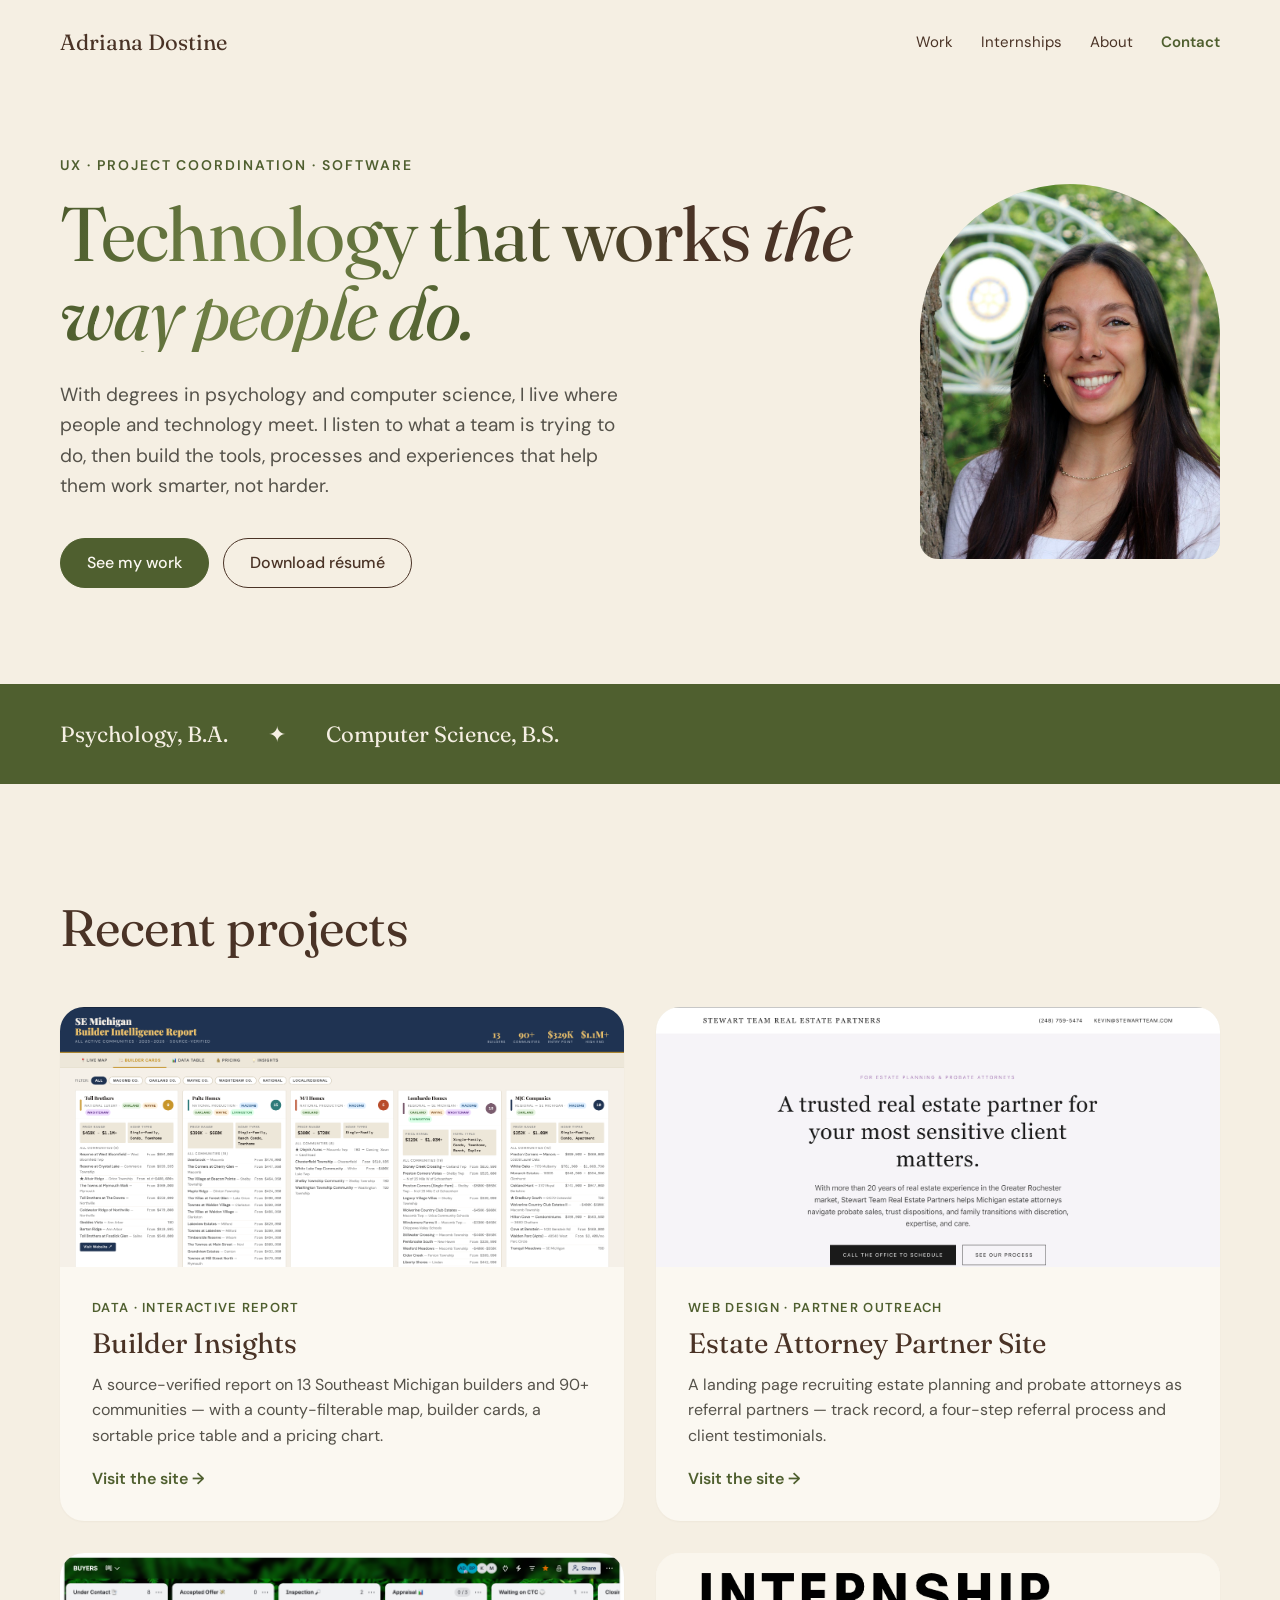
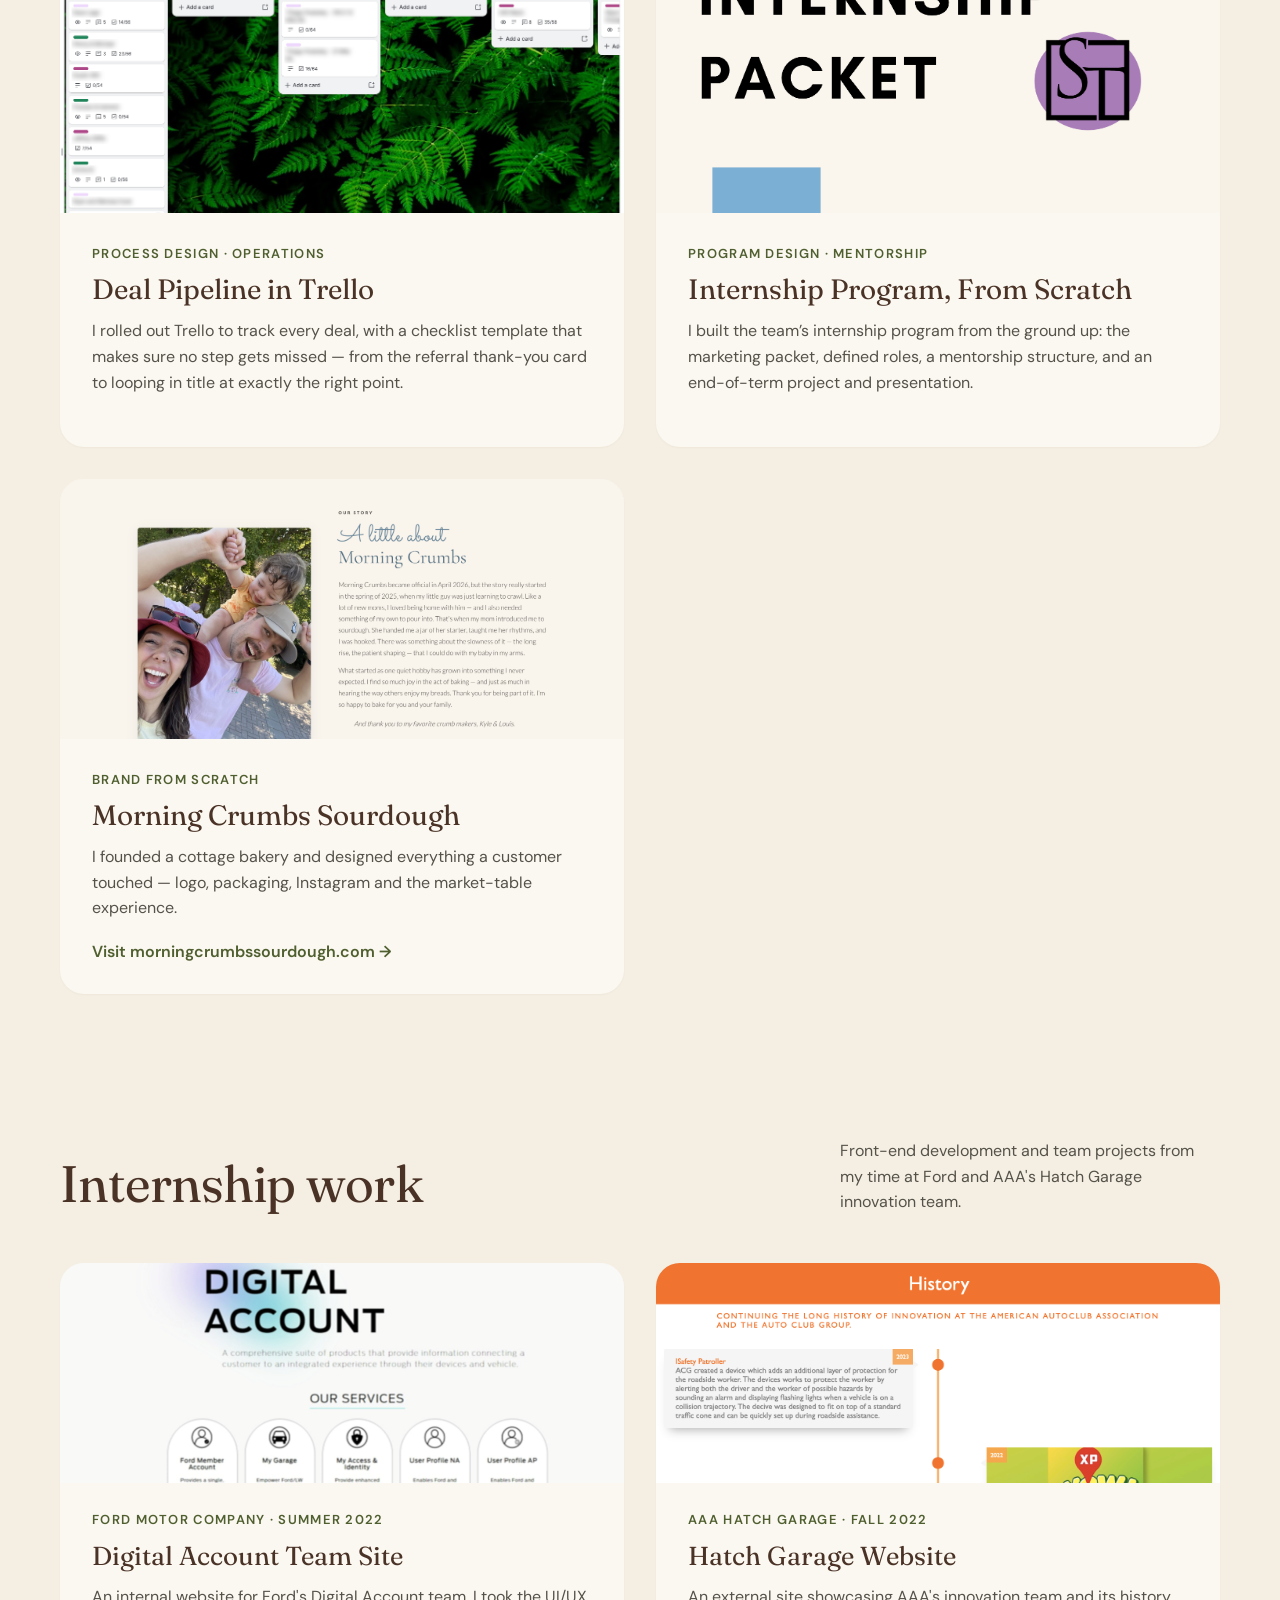
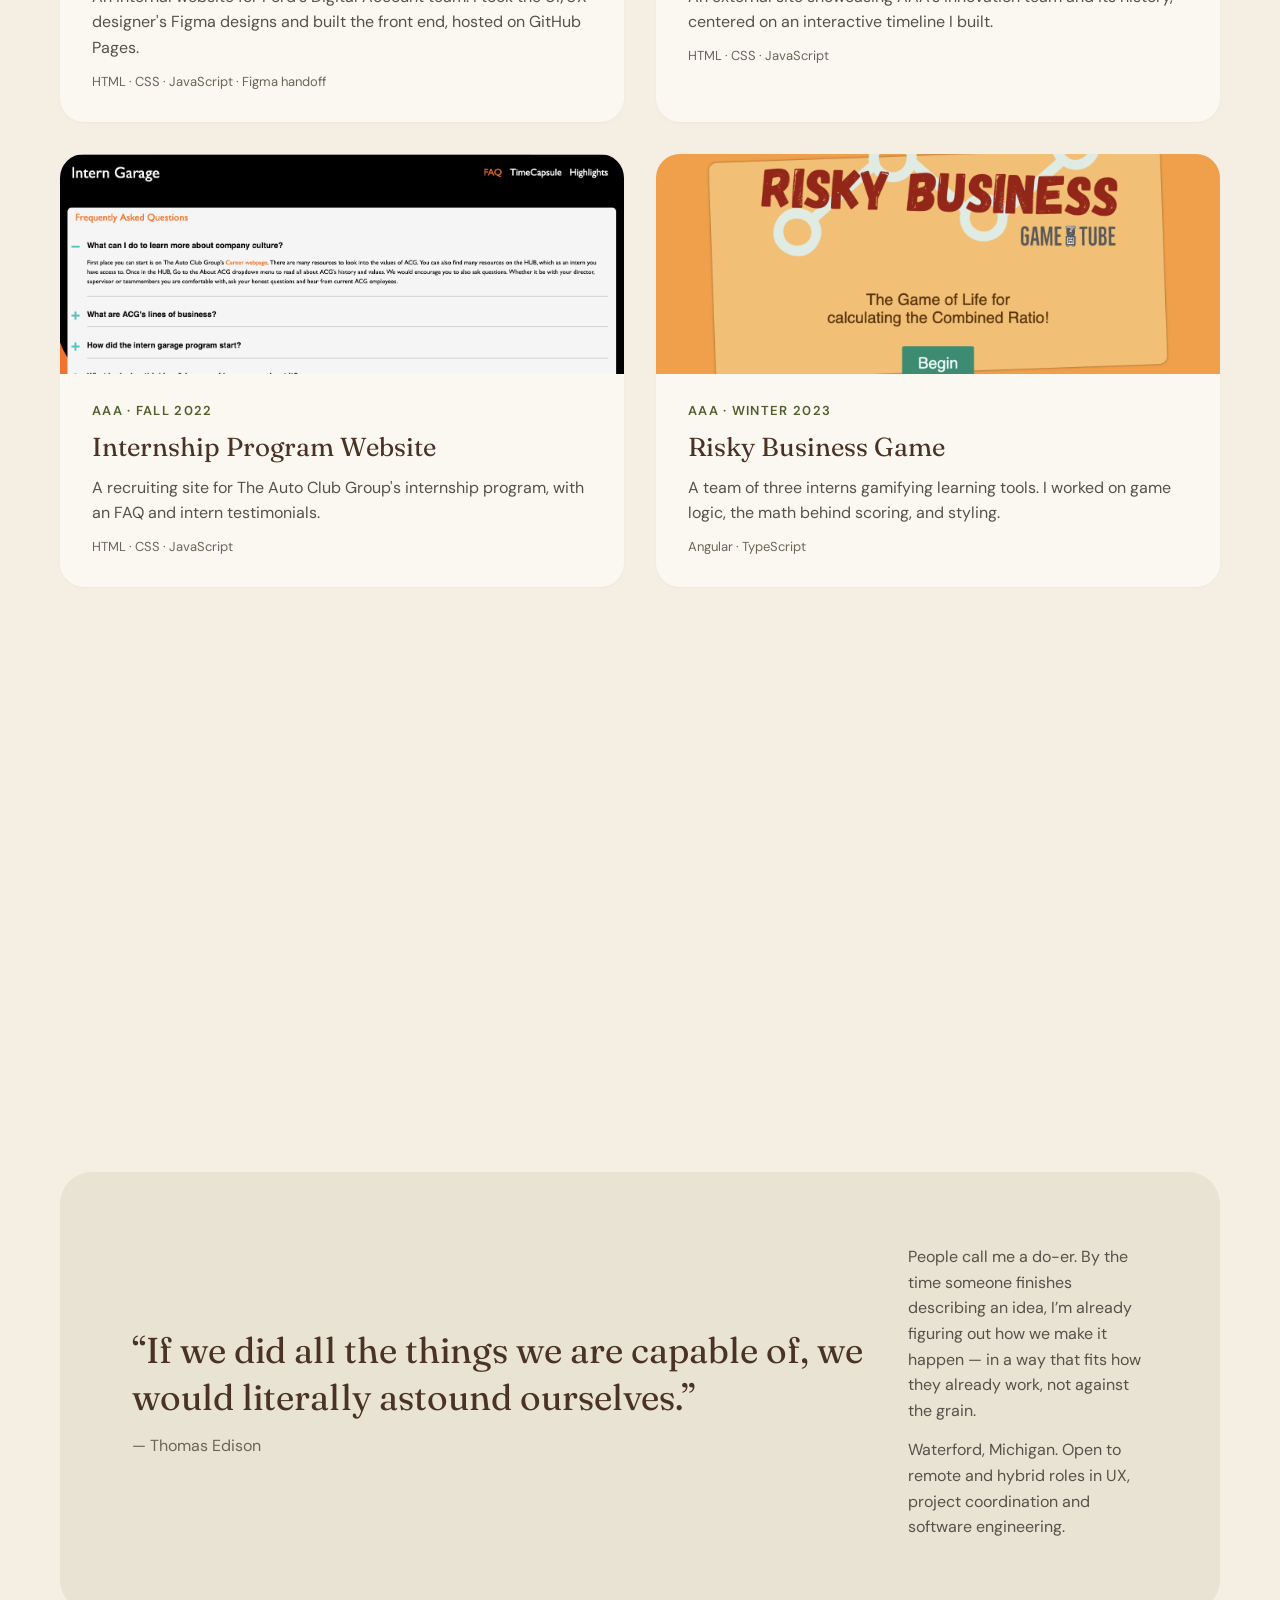
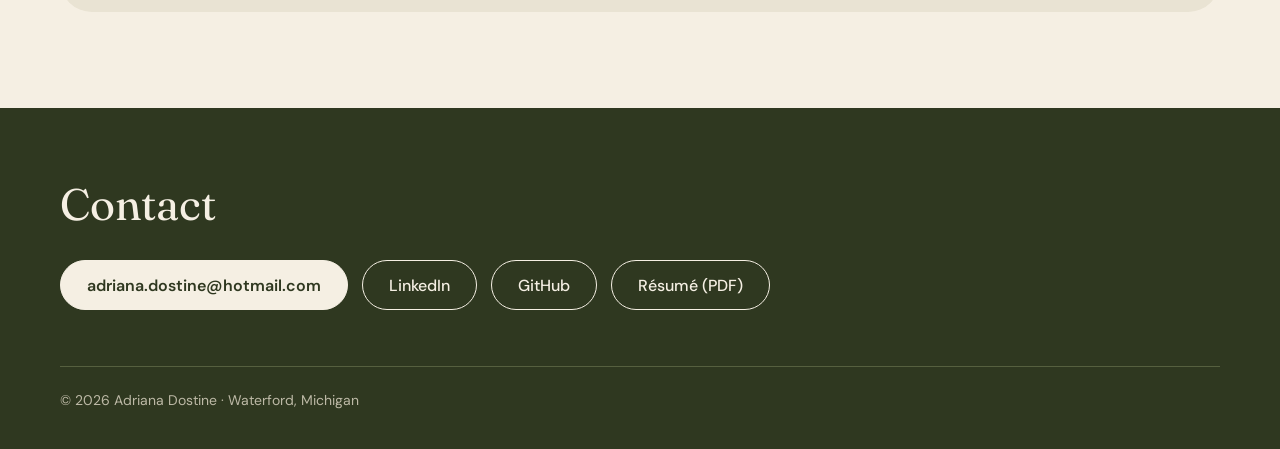
==== index.html @ cd240377 "Add mouse-following headline gradient, scroll fade-ins and looping project video Co-Authored-By: Cla" ====
<!doctype html>
<html lang="en">
<head>
<meta charset="utf-8">
<meta name="viewport" content="width=device-width, initial-scale=1">
<title>Adriana Dostine — Portfolio</title>
<meta name="description" content="Adriana Dostine — UX, project coordination and software. Psychology + computer science, building technology that works the way people do.">
<link rel="preconnect" href="https://fonts.googleapis.com">
<link rel="stylesheet" href="https://fonts.googleapis.com/css2?family=Fraunces:ital,opsz,wght@0,9..144,400;0,9..144,500;1,9..144,400&amp;family=DM+Sans:wght@400;500;600&amp;display=swap">
<style>
body{margin:0;background:#F5EFE3}
a{color:#3F4E26}a:hover{color:#2C3819}
</style>
<style>html{scroll-behavior:smooth}img,video{max-width:100%}</style>
<style>
.nav-link{position:relative;transition:color .2s ease}
.nav-link::after{content:"";position:absolute;left:0;right:0;bottom:-6px;height:2px;border-radius:2px;background:#4F5F2F;transform:scaleX(0);transform-origin:left;transition:transform .25s ease}
.nav-link:hover,.nav-link:focus-visible{color:#4F5F2F !important}
.nav-link:hover::after,.nav-link:focus-visible::after{transform:scaleX(1)}
.nav-link:focus-visible{outline:none}
@media (prefers-reduced-motion: reduce){.nav-link,.nav-link::after{transition:none}}
</style>
<style>
.pill{border:1.5px solid transparent;transition:background-color .2s ease,color .2s ease,border-color .2s ease}
.btn-moss{border-color:#4F5F2F}
.btn-moss:hover,.btn-moss:focus-visible{background:transparent !important;color:#4F5F2F !important}
.btn-brown-outline:hover,.btn-brown-outline:focus-visible{background:#4A3326 !important;color:#F5EFE3 !important}
.btn-cream{border-color:#F5EFE3}
.btn-cream:hover,.btn-cream:focus-visible{background:transparent !important;color:#F5EFE3 !important}
.btn-cream-outline:hover,.btn-cream-outline:focus-visible{background:#F5EFE3 !important;color:#2F3820 !important}
@media (prefers-reduced-motion: reduce){.pill{transition:none}}
</style>
<style>
.card{transition:transform .25s ease,box-shadow .25s ease;box-shadow:0 1px 2px rgba(74,51,38,.04)}
.card:hover,.card:focus-within{transform:translateY(-6px);box-shadow:0 18px 36px -12px rgba(74,51,38,.22),0 4px 10px rgba(74,51,38,.06)}
@media (prefers-reduced-motion: reduce){.card{transition:box-shadow .2s ease}.card:hover,.card:focus-within{transform:none}}
</style>
<style>
.hero-title{background:radial-gradient(circle at var(--mx,25%) var(--my,60%),#7C8C4E 0%,#4F5F2F 32%,#4A3326 72%);-webkit-background-clip:text;background-clip:text;color:transparent;-webkit-text-fill-color:transparent}
.hero-title em{color:inherit}
.js .reveal{opacity:0;translate:0 18px;transition:opacity .7s ease,translate .7s ease}
.js .reveal.is-visible{opacity:1;translate:0 0}
.js .card.reveal{transition:opacity .7s ease,translate .7s ease,transform .25s ease,box-shadow .25s ease}
@media (prefers-reduced-motion: reduce){.js .reveal{opacity:1;translate:none;transition:none}}
</style>
<script>document.documentElement.classList.add('js')</script>
</head>
<body>
<div style="background: #F5EFE3; color: #4A3326; font-family: 'DM Sans', system-ui, sans-serif; min-height: 100vh">

<header style="max-width: 1160px; margin: 0 auto; padding: 28px 24px; display: flex; flex-wrap: wrap; gap: 16px; align-items: center; justify-content: space-between">
<a class="nav-link" href="#top" style="font-family: 'Fraunces', Georgia, serif; font-size: 22px; text-decoration: none; color: #4A3326">Adriana Dostine</a>
<nav aria-label="Main" style="display: flex; flex-wrap: wrap; gap: 28px; font-size: 15px">
<a class="nav-link" href="#work" style="text-decoration: none; color: #4A3326">Work</a>
<a class="nav-link" href="#internships" style="text-decoration: none; color: #4A3326">Internships</a>
<a class="nav-link" href="#about" style="text-decoration: none; color: #4A3326">About</a>
<a class="nav-link" href="#contact" style="text-decoration: none; color: #4F5F2F; font-weight: 600">Contact</a>
</nav>
</header>

<section id="top" style="max-width: 1160px; margin: 0 auto; padding: 72px 24px 96px; display: flex; flex-wrap: wrap; gap: 56px; align-items: center">
<div style="flex: 999 1 520px; min-width: 0">
<p style="margin: 0 0 20px; font-size: 14px; letter-spacing: 0.14em; text-transform: uppercase; color: #4F5F2F; font-weight: 600">UX · Project Coordination · Software</p>
<h1 class="hero-title" style="margin: 0; font-family: 'Fraunces', Georgia, serif; font-weight: 400; font-size: clamp(44px, 6vw, 76px); line-height: 1.04; letter-spacing: -0.02em">Technology that works <em>the way people do.</em></h1>
<p style="margin: 28px 0 0; max-width: 560px; font-size: 19px; line-height: 1.6; color: #55524A">With degrees in psychology and computer science, I live where people and technology meet. I listen to what a team is trying to do, then build the tools, processes and experiences that help them work smarter, not harder.</p>
<div style="margin-top: 36px; display: flex; flex-wrap: wrap; gap: 14px">
<a class="pill btn-moss" href="#work" style="display: inline-flex; align-items: center; min-height: 48px; padding: 0 26px; border-radius: 999px; background: #4F5F2F; color: #FBF8F1; text-decoration: none; font-weight: 500">See my work</a>
<a class="pill btn-brown-outline" href="assets/Adriana_Dostine_Resume.pdf" target="_blank" rel="noopener" style="display: inline-flex; align-items: center; min-height: 48px; padding: 0 26px; border-radius: 999px; border: 1.5px solid #4A3326; color: #4A3326; text-decoration: none; font-weight: 500">Download résumé</a>
</div>
</div>
<div style="flex: 1 1 300px; min-width: 0; display: flex; justify-content: center">
<div style="width: 100%; max-width: 360px; aspect-ratio: 4 / 5; border-radius: 200px 200px 24px 24px; overflow: hidden; background: #DCE0C8"><img src="assets/adriana.jpg" alt="Adriana Dostine smiling outdoors beside a tree" style="width: 100%; height: 100%; object-fit: cover; object-position: center 22%; transform: scale(1.55); transform-origin: 54% 24%; display: block"></div>
</div>
</section>

<section style="background: #4F5F2F; color: #F5EFE3">
<div style="max-width: 1160px; margin: 0 auto; padding: 36px 24px; display: flex; flex-wrap: wrap; gap: 16px 40px; justify-content: flex-start; align-items: center; font-family: 'Fraunces', Georgia, serif; font-size: 22px">
<span>Psychology, B.A.</span>
<span aria-hidden="true">✦</span>
<span>Computer Science, B.S.</span>
</div>
</section>

<section id="work" style="max-width: 1160px; margin: 0 auto; padding: 112px 24px 48px">
<div style="display: flex; flex-wrap: wrap; gap: 16px; align-items: flex-end; justify-content: space-between; margin-bottom: 48px">
<h2 class="reveal" style="margin: 0; font-family: 'Fraunces', Georgia, serif; font-weight: 400; font-size: clamp(36px, 4vw, 52px); letter-spacing: -0.01em">Recent projects</h2>
</div>

<div style="display: grid; grid-template-columns: repeat(auto-fit, minmax(min(100%, 460px), 1fr)); gap: 32px">

<article class="card reveal" style="background: #FBF8F1; border-radius: 24px; overflow: hidden">
<img src="assets/builder-insights.png" alt="SE Michigan Builder Intelligence Report showing builder cards with price ranges and communities" style="width: 100%; height: 260px; object-fit: cover; object-position: top left; display: block; background: #E9E3D3">
<div style="padding: 32px">
<p style="margin: 0 0 10px; font-size: 13px; letter-spacing: 0.1em; text-transform: uppercase; color: #4F5F2F; font-weight: 600">Data · Interactive report</p>
<h3 style="margin: 0 0 12px; font-family: 'Fraunces', Georgia, serif; font-weight: 400; font-size: 28px; color: #4A3326">Builder Insights</h3>
<p style="margin: 0 0 20px; color: #55524A; line-height: 1.6">A source-verified report on 13 Southeast Michigan builders and 90+ communities — with a county-filterable map, builder cards, a sortable price table and a pricing chart.</p>
<div style="display: flex; flex-wrap: wrap; gap: 20px"><a href="https://builderinsights.stewartteam.com/" target="_blank" rel="noopener" style="font-weight: 600; text-decoration: none; color: #4F5F2F">Visit the site →</a></div>
</div>
</article>

<article class="card reveal" style="background: #FBF8F1; border-radius: 24px; overflow: hidden">
<img src="assets/estate-attorney.png" alt="Estate attorney partner landing page hero: A trusted real estate partner for your most sensitive client matters" style="width: 100%; height: 260px; object-fit: cover; object-position: center top; display: block; background: #E9E3D3">
<div style="padding: 32px">
<p style="margin: 0 0 10px; font-size: 13px; letter-spacing: 0.1em; text-transform: uppercase; color: #4F5F2F; font-weight: 600">Web design · Partner outreach</p>
<h3 style="margin: 0 0 12px; font-family: 'Fraunces', Georgia, serif; font-weight: 400; font-size: 28px; color: #4A3326">Estate Attorney Partner Site</h3>
<p style="margin: 0 0 20px; color: #55524A; line-height: 1.6">A landing page recruiting estate planning and probate attorneys as referral partners — track record, a four-step referral process and client testimonials.</p>
<div style="display: flex; flex-wrap: wrap; gap: 20px"><a href="https://estateattorney.stewartteam.com/" target="_blank" rel="noopener" style="font-weight: 600; text-decoration: none; color: #4F5F2F">Visit the site →</a></div>
</div>
</article>

<article class="card reveal" style="background: #FBF8F1; border-radius: 24px; overflow: hidden">
<img src="assets/trello-pipeline.png" alt="Trello buyer pipeline board with columns from Under Contract through Closing, client names blurred" style="width: 100%; height: 260px; object-fit: cover; object-position: left top; display: block; background: #E9E3D3">
<div style="padding: 32px">
<p style="margin: 0 0 10px; font-size: 13px; letter-spacing: 0.1em; text-transform: uppercase; color: #4F5F2F; font-weight: 600">Process design · Operations</p>
<h3 style="margin: 0 0 12px; font-family: 'Fraunces', Georgia, serif; font-weight: 400; font-size: 28px; color: #4A3326">Deal Pipeline in Trello</h3>
<p style="margin: 0 0 20px; color: #55524A; line-height: 1.6">I rolled out Trello to track every deal, with a checklist template that makes sure no step gets missed — from the referral thank-you card to looping in title at exactly the right point.</p>
</div>
</article>

<article class="card reveal" style="background: #FBF8F1; border-radius: 24px; overflow: hidden">
<img src="assets/internship-packet.png" alt="Cover of the Stewart Team Summer 2025 Internship Packet" style="width: 100%; height: 260px; object-fit: cover; object-position: center 38%; display: block; background: #F9F5EE">
<div style="padding: 32px">
<p style="margin: 0 0 10px; font-size: 13px; letter-spacing: 0.1em; text-transform: uppercase; color: #4F5F2F; font-weight: 600">Program design · Mentorship</p>
<h3 style="margin: 0 0 12px; font-family: 'Fraunces', Georgia, serif; font-weight: 400; font-size: 28px; color: #4A3326">Internship Program, From Scratch</h3>
<p style="margin: 0 0 20px; color: #55524A; line-height: 1.6">I built the team’s internship program from the ground up: the marketing packet, defined roles, a mentorship structure, and an end-of-term project and presentation.</p>
</div>
</article>

<article class="card reveal" style="background: #FBF8F1; border-radius: 24px; overflow: hidden">
<img src="assets/morning-crumbs.png" alt="Morning Crumbs website About page with a family photo and the bakery story" style="width: 100%; height: 260px; object-fit: cover; object-position: center 30%; display: block; background: #F7F3EC">
<div style="padding: 32px">
<p style="margin: 0 0 10px; font-size: 13px; letter-spacing: 0.1em; text-transform: uppercase; color: #4F5F2F; font-weight: 600">Brand from scratch</p>
<h3 style="margin: 0 0 12px; font-family: 'Fraunces', Georgia, serif; font-weight: 400; font-size: 28px">Morning Crumbs Sourdough</h3>
<p style="margin: 0 0 20px; color: #55524A; line-height: 1.6">I founded a cottage bakery and designed everything a customer touched — logo, packaging, Instagram and the market-table experience.</p>
<div style="display: flex; flex-wrap: wrap; gap: 20px"><a href="https://www.morningcrumbssourdough.com/" target="_blank" rel="noopener" style="font-weight: 600; text-decoration: none; color: #4F5F2F">Visit morningcrumbssourdough.com →</a></div>
</div>
</article>

</div>
</section>

<section id="internships" style="max-width: 1160px; margin: 0 auto; padding: 96px 24px 48px">
<div style="display: flex; flex-wrap: wrap; gap: 16px; align-items: flex-end; justify-content: space-between; margin-bottom: 48px">
<h2 class="reveal" style="margin: 0; font-family: 'Fraunces', Georgia, serif; font-weight: 400; font-size: clamp(36px, 4vw, 52px); letter-spacing: -0.01em; color: #4A3326">Internship work</h2>
<p style="margin: 0; max-width: 380px; color: #55524A; line-height: 1.6">Front-end development and team projects from my time at Ford and AAA's Hatch Garage innovation team.</p>
</div>
<div style="display: grid; grid-template-columns: repeat(auto-fit, minmax(min(100%, 460px), 1fr)); gap: 32px">
<article class="card reveal" style="background: #FBF8F1; border-radius: 24px; overflow: hidden; display: flex; flex-direction: column">
<video src="assets/ford-demo.mp4" poster="assets/ford-digital-account.png" class="card-video" muted loop playsinline preload="metadata" aria-label="Demo recording of the Ford Digital Account site" style="width: 100%; height: 220px; object-fit: cover; display: block; background: #E9E3D3"></video>
<div style="padding: 28px 32px 32px; display: flex; flex-direction: column; gap: 12px; flex-grow: 1">
<p style="margin: 0; font-size: 13px; letter-spacing: 0.1em; text-transform: uppercase; color: #4F5F2F; font-weight: 600">Ford Motor Company · Summer 2022</p>
<h3 style="margin: 0; font-family: 'Fraunces', Georgia, serif; font-weight: 400; font-size: 26px; color: #4A3326">Digital Account Team Site</h3>
<p style="margin: 0; color: #55524A; line-height: 1.6">An internal website for Ford's Digital Account team. I took the UI/UX designer's Figma designs and built the front end, hosted on GitHub Pages.</p>
<p style="margin: 0; font-size: 13px; color: #6A6658">HTML · CSS · JavaScript · Figma handoff</p>
</div>
</article>
<article class="card reveal" style="background: #FBF8F1; border-radius: 24px; overflow: hidden; display: flex; flex-direction: column">
<img src="assets/hatch-timeline.png" alt="Hatch Garage interactive history timeline" style="width: 100%; height: 220px; object-fit: cover; object-position: top; display: block; background: #E9E3D3">
<div style="padding: 28px 32px 32px; display: flex; flex-direction: column; gap: 12px; flex-grow: 1">
<p style="margin: 0; font-size: 13px; letter-spacing: 0.1em; text-transform: uppercase; color: #4F5F2F; font-weight: 600">AAA Hatch Garage · Fall 2022</p>
<h3 style="margin: 0; font-family: 'Fraunces', Georgia, serif; font-weight: 400; font-size: 26px; color: #4A3326">Hatch Garage Website</h3>
<p style="margin: 0; color: #55524A; line-height: 1.6">An external site showcasing AAA's innovation team and its history, centered on an interactive timeline I built.</p>
<p style="margin: 0; font-size: 13px; color: #6A6658">HTML · CSS · JavaScript</p>
</div>
</article>
<article class="card reveal" style="background: #FBF8F1; border-radius: 24px; overflow: hidden; display: flex; flex-direction: column">
<img src="assets/intern-garage.png" alt="Intern Garage site FAQ page" style="width: 100%; height: 220px; object-fit: cover; object-position: top; display: block; background: #E9E3D3">
<div style="padding: 28px 32px 32px; display: flex; flex-direction: column; gap: 12px; flex-grow: 1">
<p style="margin: 0; font-size: 13px; letter-spacing: 0.1em; text-transform: uppercase; color: #4F5F2F; font-weight: 600">AAA · Fall 2022</p>
<h3 style="margin: 0; font-family: 'Fraunces', Georgia, serif; font-weight: 400; font-size: 26px; color: #4A3326">Internship Program Website</h3>
<p style="margin: 0; color: #55524A; line-height: 1.6">A recruiting site for The Auto Club Group's internship program, with an FAQ and intern testimonials.</p>
<p style="margin: 0; font-size: 13px; color: #6A6658">HTML · CSS · JavaScript</p>
</div>
</article>
<article class="card reveal" style="background: #FBF8F1; border-radius: 24px; overflow: hidden; display: flex; flex-direction: column">
<img src="assets/risky-business.png" alt="Risky Business game title screen" style="width: 100%; height: 220px; object-fit: cover; object-position: center; display: block; background: #E9E3D3">
<div style="padding: 28px 32px 32px; display: flex; flex-direction: column; gap: 12px; flex-grow: 1">
<p style="margin: 0; font-size: 13px; letter-spacing: 0.1em; text-transform: uppercase; color: #4F5F2F; font-weight: 600">AAA · Winter 2023</p>
<h3 style="margin: 0; font-family: 'Fraunces', Georgia, serif; font-weight: 400; font-size: 26px; color: #4A3326">Risky Business Game</h3>
<p style="margin: 0; color: #55524A; line-height: 1.6">A team of three interns gamifying learning tools. I worked on game logic, the math behind scoring, and styling.</p>
<p style="margin: 0; font-size: 13px; color: #6A6658">Angular · TypeScript</p>
</div>
</article>
</div>
</section>

<section aria-labelledby="school" style="max-width: 1160px; margin: 0 auto; padding: 48px 24px 32px">
<h2 class="reveal" id="school" style="margin: 0 0 32px; font-family: 'Fraunces', Georgia, serif; font-weight: 400; font-size: 32px; color: #4A3326">School projects</h2>
<div style="display: grid; grid-template-columns: repeat(auto-fit, minmax(min(100%, 420px), 1fr)); gap: 32px">
<article class="card reveal" style="background: #FBF8F1; border-radius: 24px; overflow: hidden">
<div style="display: grid; grid-template-columns: repeat(2, minmax(0, 1fr)); gap: 4px; background: #E9E3D3">
<img src="assets/grizzblocks-menu.png" alt="GrizzBlocks title menu" style="width: 100%; height: 180px; object-fit: cover; object-position: center; display: block; background: #E9E3D3">
<img src="assets/grizzblocks-play.png" alt="GrizzBlocks gameplay screen" style="width: 100%; height: 180px; object-fit: cover; object-position: center; display: block; background: #E9E3D3">
</div>
<div style="padding: 24px 28px 28px">
<p style="margin: 0 0 6px; font-size: 13px; color: #6A6658">Oakland University · Fall 2021 · Unity, C#, Trello</p>
<h3 style="margin: 0 0 8px; font-family: 'Fraunces', Georgia, serif; font-weight: 400; font-size: 24px; color: #4A3326">GrizzBlocks — Project Manager</h3>
<p style="margin: 0; color: #55524A; line-height: 1.55; font-size: 15px">Led the team that built an Oakland University take on Tetris, shipped in about three months.</p>
</div>
</article>
<article class="card reveal" style="background: #FBF8F1; border-radius: 24px; overflow: hidden">
<div style="display: grid; grid-template-columns: repeat(2, minmax(0, 1fr)); gap: 4px; background: #E9E3D3">
<img src="assets/bakery-login.png" alt="The Bakery login page" style="width: 100%; height: 180px; object-fit: cover; object-position: center; display: block; background: #E9E3D3">
<img src="assets/bakery-menu.png" alt="The Bakery ordering menu" style="width: 100%; height: 180px; object-fit: cover; object-position: center; display: block; background: #E9E3D3">
</div>
<div style="padding: 24px 28px 28px">
<p style="margin: 0 0 6px; font-size: 13px; color: #6A6658">Oakland University · Database Systems · SQL</p>
<h3 style="margin: 0 0 8px; font-family: 'Fraunces', Georgia, serif; font-weight: 400; font-size: 24px; color: #4A3326">The Bakery Website</h3>
<p style="margin: 0; color: #55524A; line-height: 1.55; font-size: 15px">Customers order ahead for pickup; staff log in to manage the order queue, all backed by an SQL database.</p>
</div>
</article>
</div>
</section>

<section id="about" style="max-width: 1160px; margin: 0 auto; padding: 48px 24px 96px">
<div class="reveal" style="background: #E9E3D3; border-radius: 32px; padding: clamp(32px, 6vw, 72px); display: flex; flex-wrap: wrap; gap: 40px; align-items: center">
<p style="flex: 999 1 480px; min-width: 0; margin: 0; font-family: 'Fraunces', Georgia, serif; font-size: clamp(26px, 3vw, 36px); line-height: 1.3">“If we did all the things we are capable of, we would literally astound ourselves.”<span style="display: block; margin-top: 16px; font-family: 'DM Sans', system-ui, sans-serif; font-size: 16px; color: #6A6658">— Thomas Edison</span></p>
<div style="flex: 1 1 240px; min-width: 0; color: #55524A; line-height: 1.6">
<p style="margin: 0 0 14px">People call me a do-er. By the time someone finishes describing an idea, I’m already figuring out how we make it happen — in a way that fits how they already work, not against the grain.</p>
<p style="margin: 0">Waterford, Michigan. Open to remote and hybrid roles in UX, project coordination and software engineering.</p>
</div>
</div>
</section>

<footer id="contact" style="background: #2F3820; color: #F5EFE3">
<div style="max-width: 1160px; margin: 0 auto; padding: 72px 24px 40px">
<h2 class="reveal" style="margin: 0 0 32px; font-family: 'Fraunces', Georgia, serif; font-weight: 400; font-size: clamp(32px, 4vw, 44px); line-height: 1.1">Contact</h2>
<div style="display: flex; flex-wrap: wrap; gap: 14px">
<a class="pill btn-cream" href="mailto:adriana.dostine@hotmail.com" style="display: inline-flex; align-items: center; min-height: 48px; padding: 0 26px; border-radius: 999px; background: #F5EFE3; color: #2F3820; text-decoration: none; font-weight: 600">adriana.dostine@hotmail.com</a>
<a class="pill btn-cream-outline" href="https://linkedin.com/in/adriana-dostine" target="_blank" rel="noopener" style="display: inline-flex; align-items: center; min-height: 48px; padding: 0 26px; border-radius: 999px; border: 1.5px solid #F5EFE3; color: #F5EFE3; text-decoration: none; font-weight: 500">LinkedIn</a>
<a class="pill btn-cream-outline" href="https://github.com/adridos" target="_blank" rel="noopener" style="display: inline-flex; align-items: center; min-height: 48px; padding: 0 26px; border-radius: 999px; border: 1.5px solid #F5EFE3; color: #F5EFE3; text-decoration: none; font-weight: 500">GitHub</a>
<a class="pill btn-cream-outline" href="assets/Adriana_Dostine_Resume.pdf" target="_blank" rel="noopener" style="display: inline-flex; align-items: center; min-height: 48px; padding: 0 26px; border-radius: 999px; border: 1.5px solid #F5EFE3; color: #F5EFE3; text-decoration: none; font-weight: 500">Résumé (PDF)</a>
</div>
<p style="margin: 56px 0 0; padding-top: 24px; border-top: 1px solid #56603F; font-size: 14px; color: #BDB9A6">© 2026 Adriana Dostine · Waterford, Michigan</p>
</div>
</footer>

</div>
<script>
(function(){
  var reduce=window.matchMedia('(prefers-reduced-motion: reduce)').matches;
  // Headline gradient follows the mouse
  var t=document.querySelector('.hero-title');
  if(t&&!reduce&&window.matchMedia('(hover: hover)').matches){
    var x=25,y=60,tx=25,ty=60,raf=null;
    function tick(){x+=(tx-x)*0.08;y+=(ty-y)*0.08;t.style.setProperty('--mx',x+'%');t.style.setProperty('--my',y+'%');
      raf=(Math.abs(tx-x)>0.1||Math.abs(ty-y)>0.1)?requestAnimationFrame(tick):null;}
    window.addEventListener('mousemove',function(e){var r=t.getBoundingClientRect();
      tx=Math.max(-20,Math.min(120,(e.clientX-r.left)/r.width*100));ty=Math.max(-40,Math.min(140,(e.clientY-r.top)/r.height*100));
      if(!raf)raf=requestAnimationFrame(tick);},{passive:true});
  }
  // Fade sections and cards in as they scroll into view
  var els=document.querySelectorAll('.reveal');
  if('IntersectionObserver' in window){
    var io=new IntersectionObserver(function(entries){entries.forEach(function(en){if(en.isIntersecting){
      var sib=[].slice.call(en.target.parentNode.children).filter(function(c){return c.classList.contains('reveal')});
      var el=en.target;io.unobserve(el);
      setTimeout(function(){el.classList.add('is-visible')},Math.min(sib.indexOf(el),3)*90);}})},{threshold:0.12,rootMargin:'0px 0px -40px 0px'});
    els.forEach(function(el){io.observe(el)});
  } else els.forEach(function(el){el.classList.add('is-visible')});
  // Project videos play while on screen
  var vids=document.querySelectorAll('.card-video');
  if('IntersectionObserver' in window){
    var vo=new IntersectionObserver(function(entries){entries.forEach(function(en){
      if(en.isIntersecting&&!reduce){var p=en.target.play();if(p&&p.catch)p.catch(function(){});}else en.target.pause();})},{threshold:0.4});
    vids.forEach(function(v){vo.observe(v)});
  }
})();
</script>
</body>
</html>
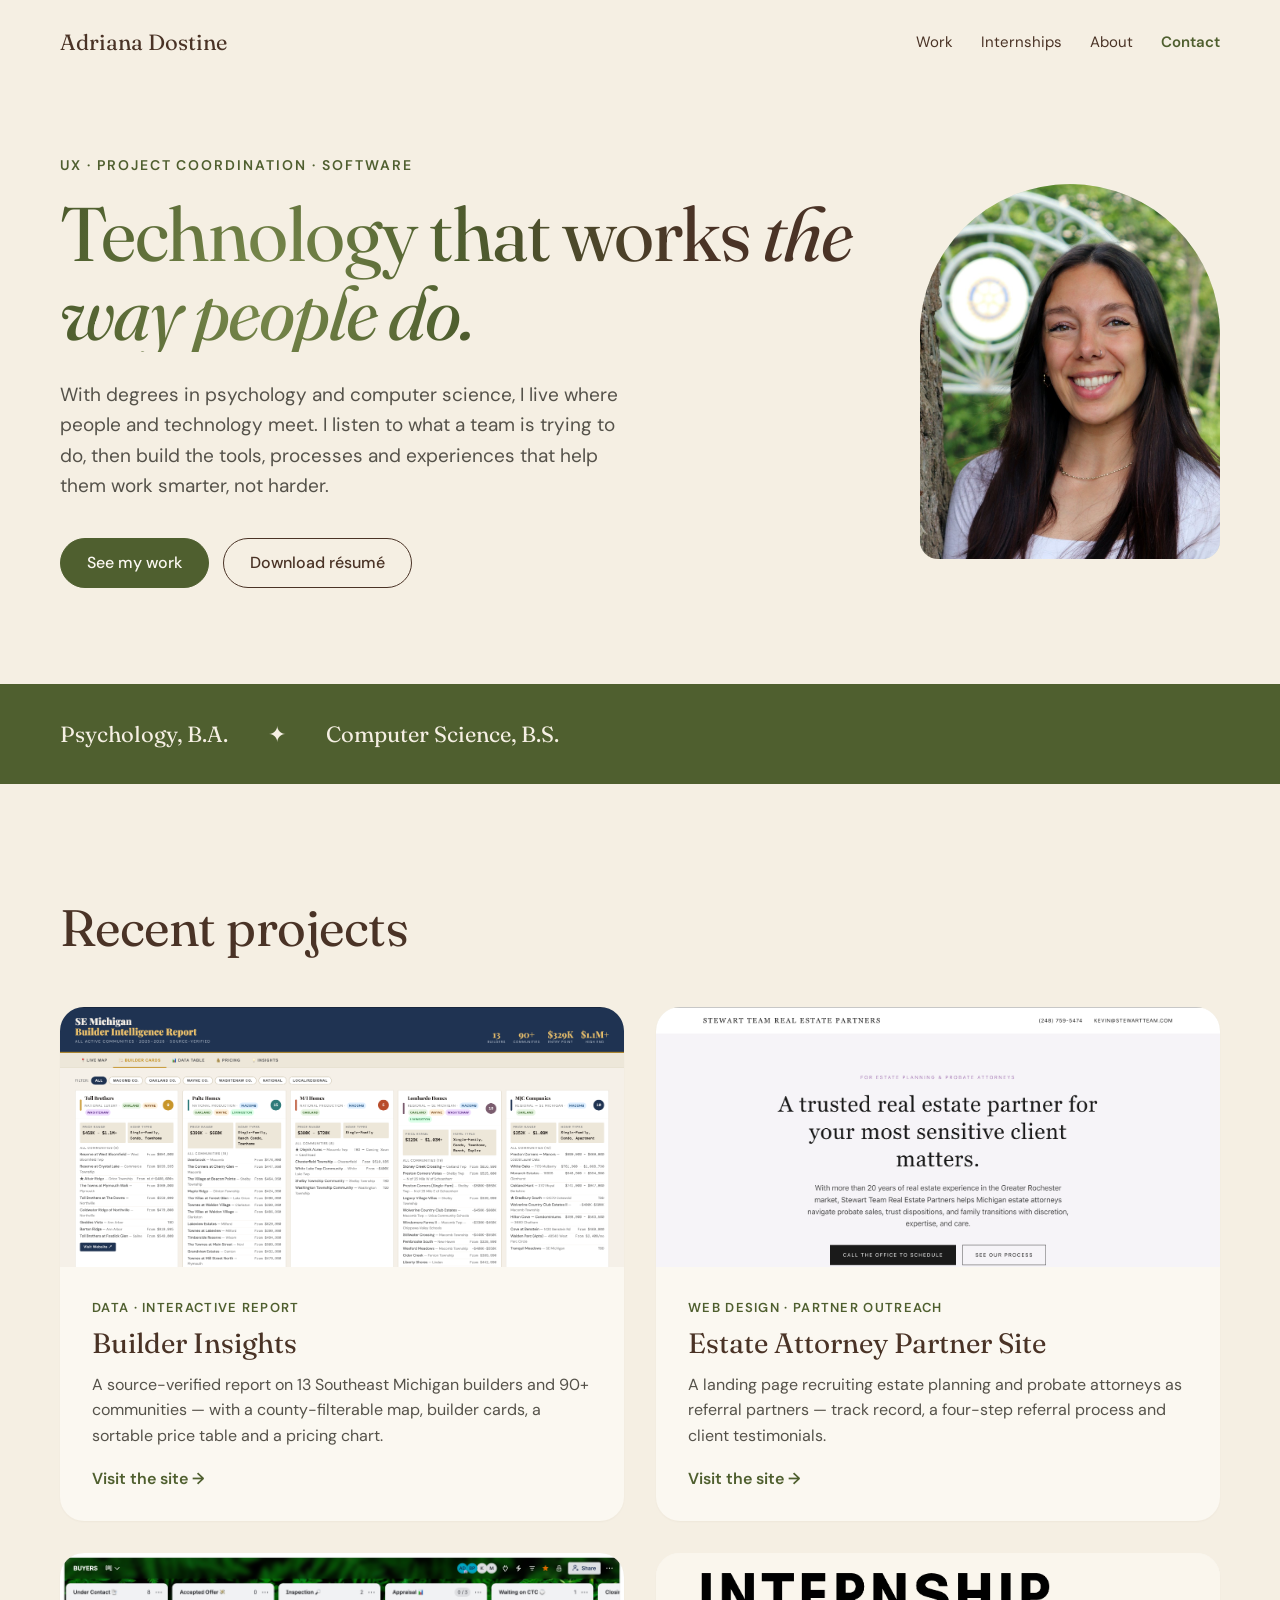
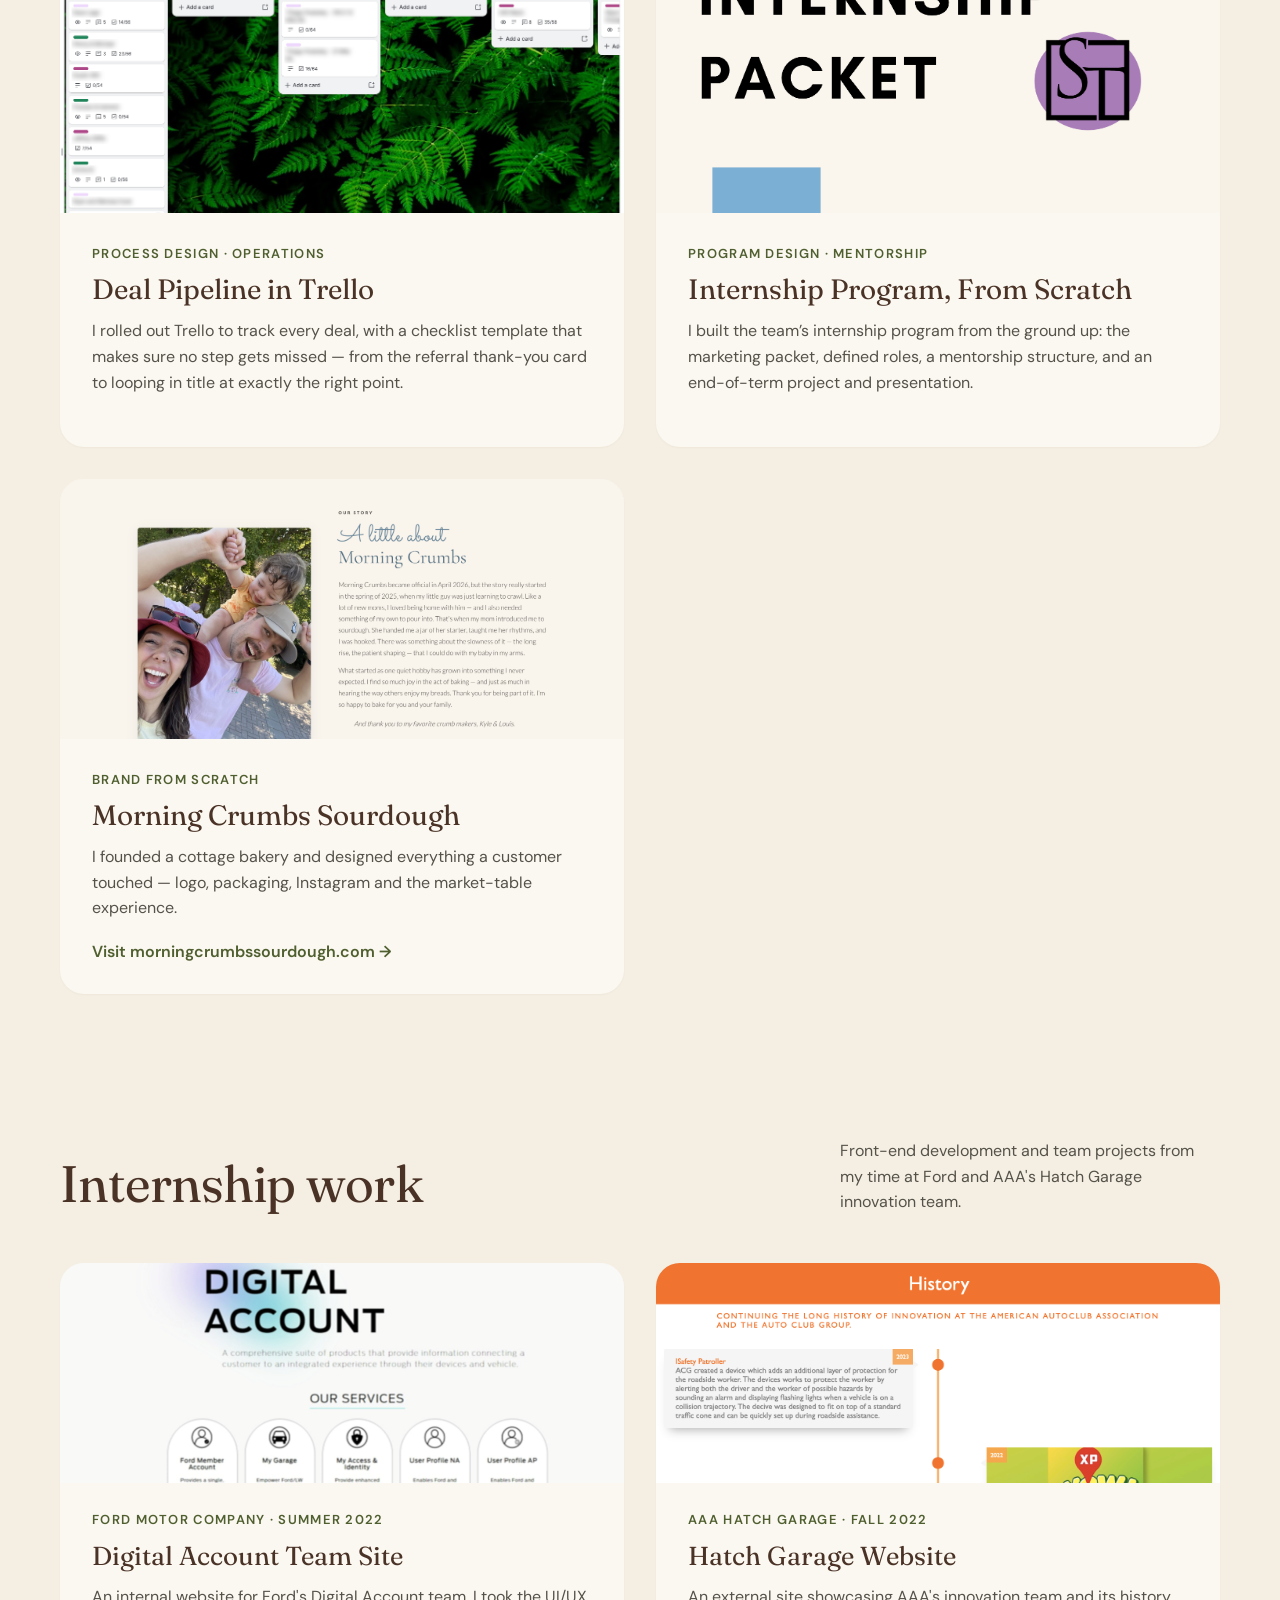
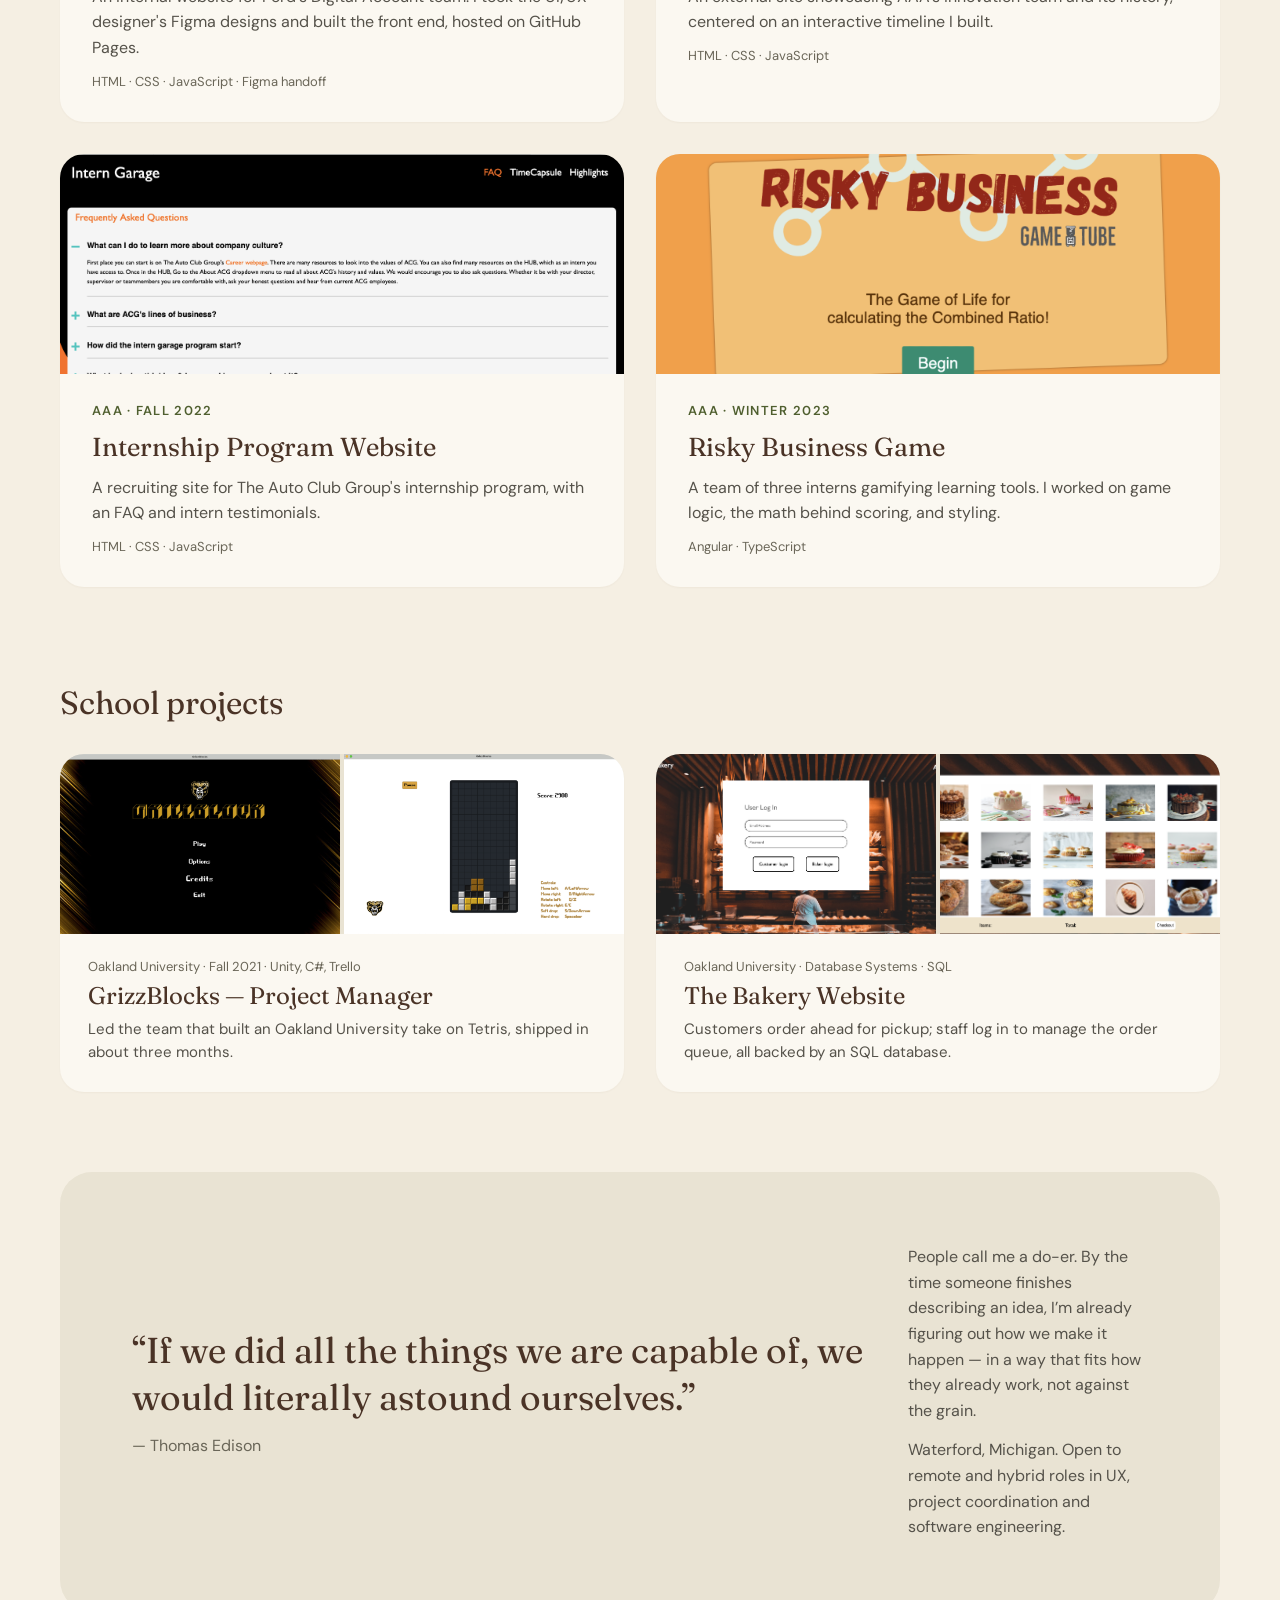
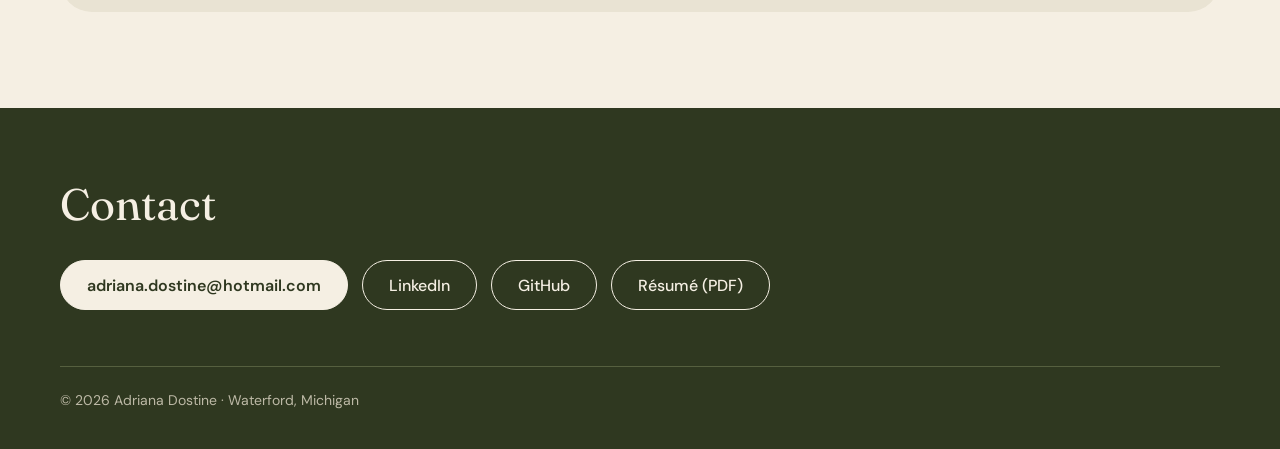
==== commit 6d34d0a7: "Add cursor-following color glow to buttons Co-Authored-By: Claude Opus 5.5 <noreply@anthropic.com> C" ====
--- a/index.html
+++ b/index.html
@@ -44,6 +44,16 @@
 @media (prefers-reduced-motion: reduce){.js .reveal{opacity:1;translate:none;transition:none}}
 </style>
 <script>document.documentElement.classList.add('js')</script>
+<style>
+.pill{position:relative;overflow:hidden;isolation:isolate}
+.pill::before{content:"";position:absolute;inset:-1px;z-index:-1;pointer-events:none;opacity:0;transition:opacity .35s ease;background:radial-gradient(circle 90px at var(--bx,50%) var(--by,50%),var(--glow) 0%,transparent 100%)}
+.pill:hover::before,.pill:focus-visible::before{opacity:1}
+.btn-moss{--glow:rgba(124,140,78,.28)}
+.btn-brown-outline{--glow:rgba(124,140,78,.75)}
+.btn-cream{--glow:rgba(245,239,227,.22)}
+.btn-cream-outline{--glow:rgba(190,200,150,.95)}
+@media (prefers-reduced-motion: reduce){.pill::before{transition:none}}
+</style>
 </head>
 <body>
 <div style="background: #F5EFE3; color: #4A3326; font-family: 'DM Sans', system-ui, sans-serif; min-height: 100vh">
@@ -249,6 +259,10 @@
       tx=Math.max(-20,Math.min(120,(e.clientX-r.left)/r.width*100));ty=Math.max(-40,Math.min(140,(e.clientY-r.top)/r.height*100));
       if(!raf)raf=requestAnimationFrame(tick);},{passive:true});
   }
+  // Buttons: soft color glow follows the cursor
+  if(!reduce){document.querySelectorAll('.pill').forEach(function(b){
+    b.addEventListener('pointermove',function(e){var r=b.getBoundingClientRect();
+      b.style.setProperty('--bx',(e.clientX-r.left)+'px');b.style.setProperty('--by',(e.clientY-r.top)+'px');});});}
   // Fade sections and cards in as they scroll into view
   var els=document.querySelectorAll('.reveal');
   if('IntersectionObserver' in window){
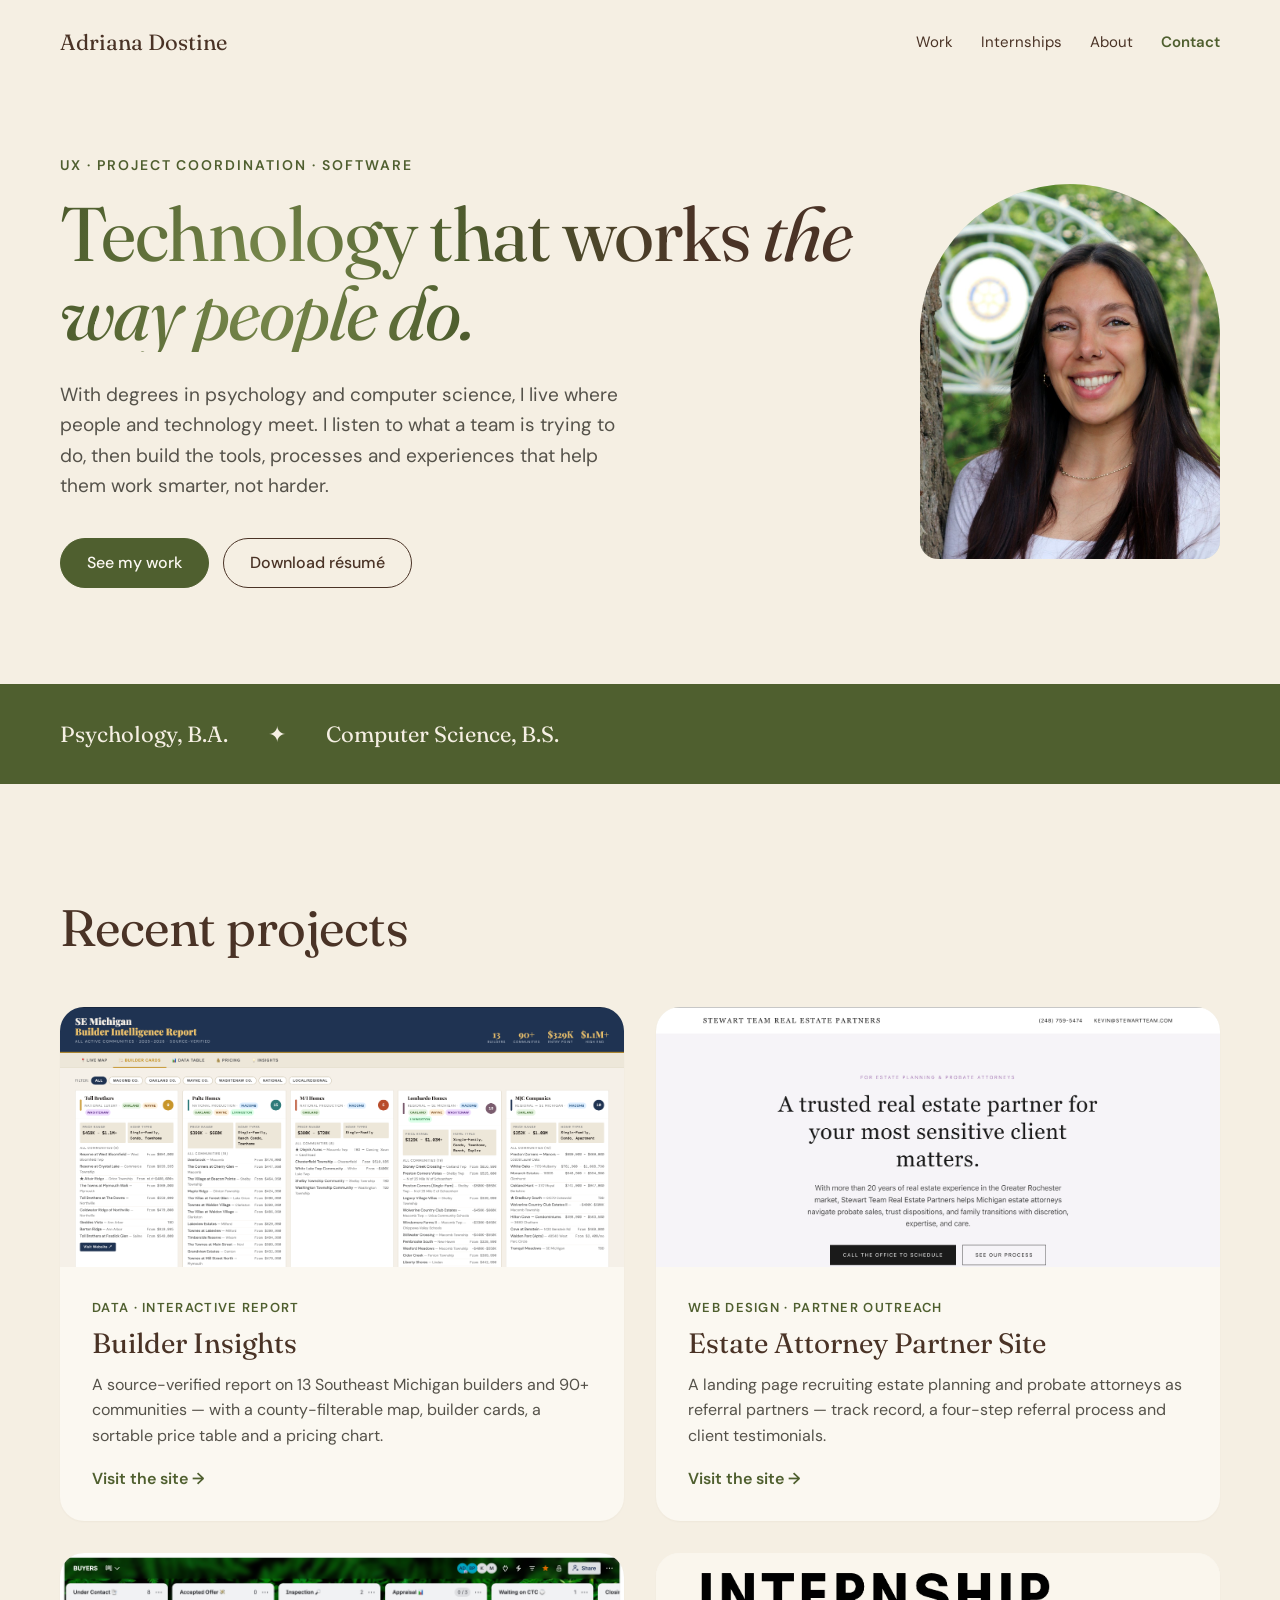
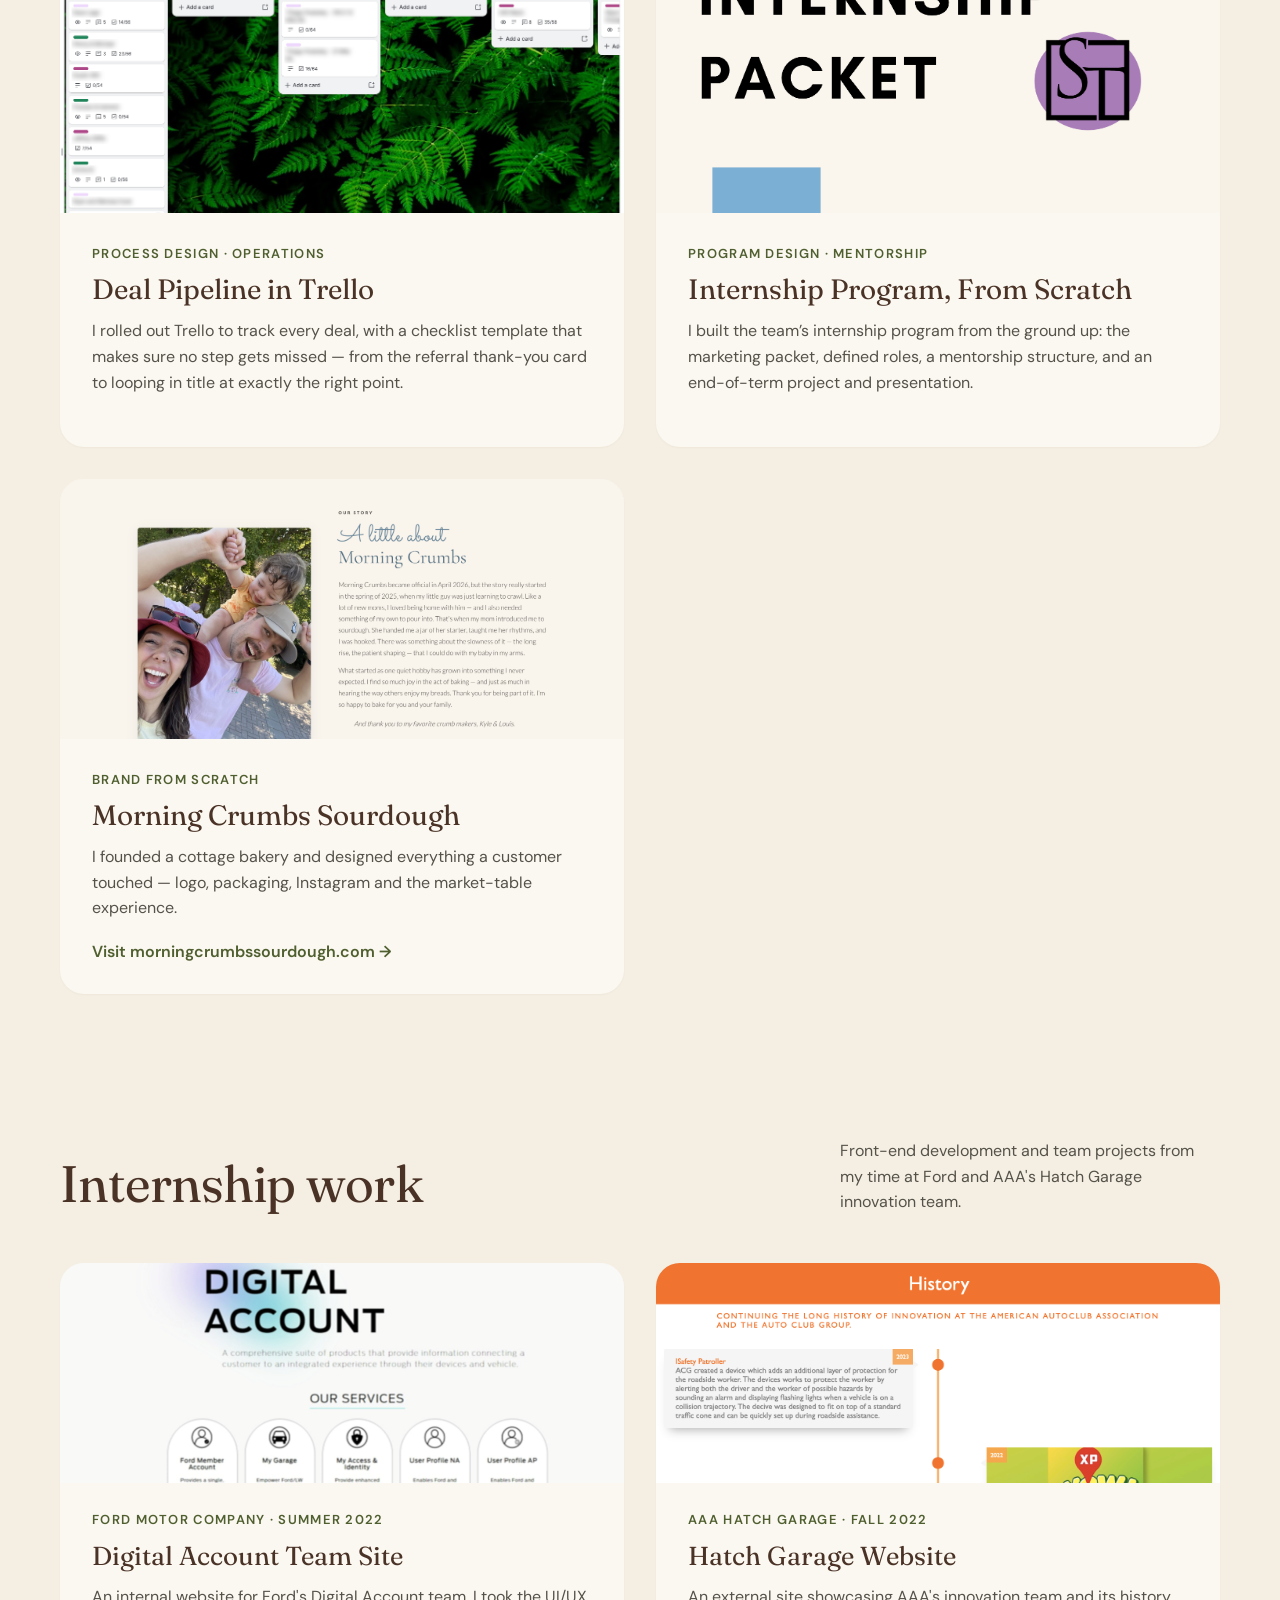
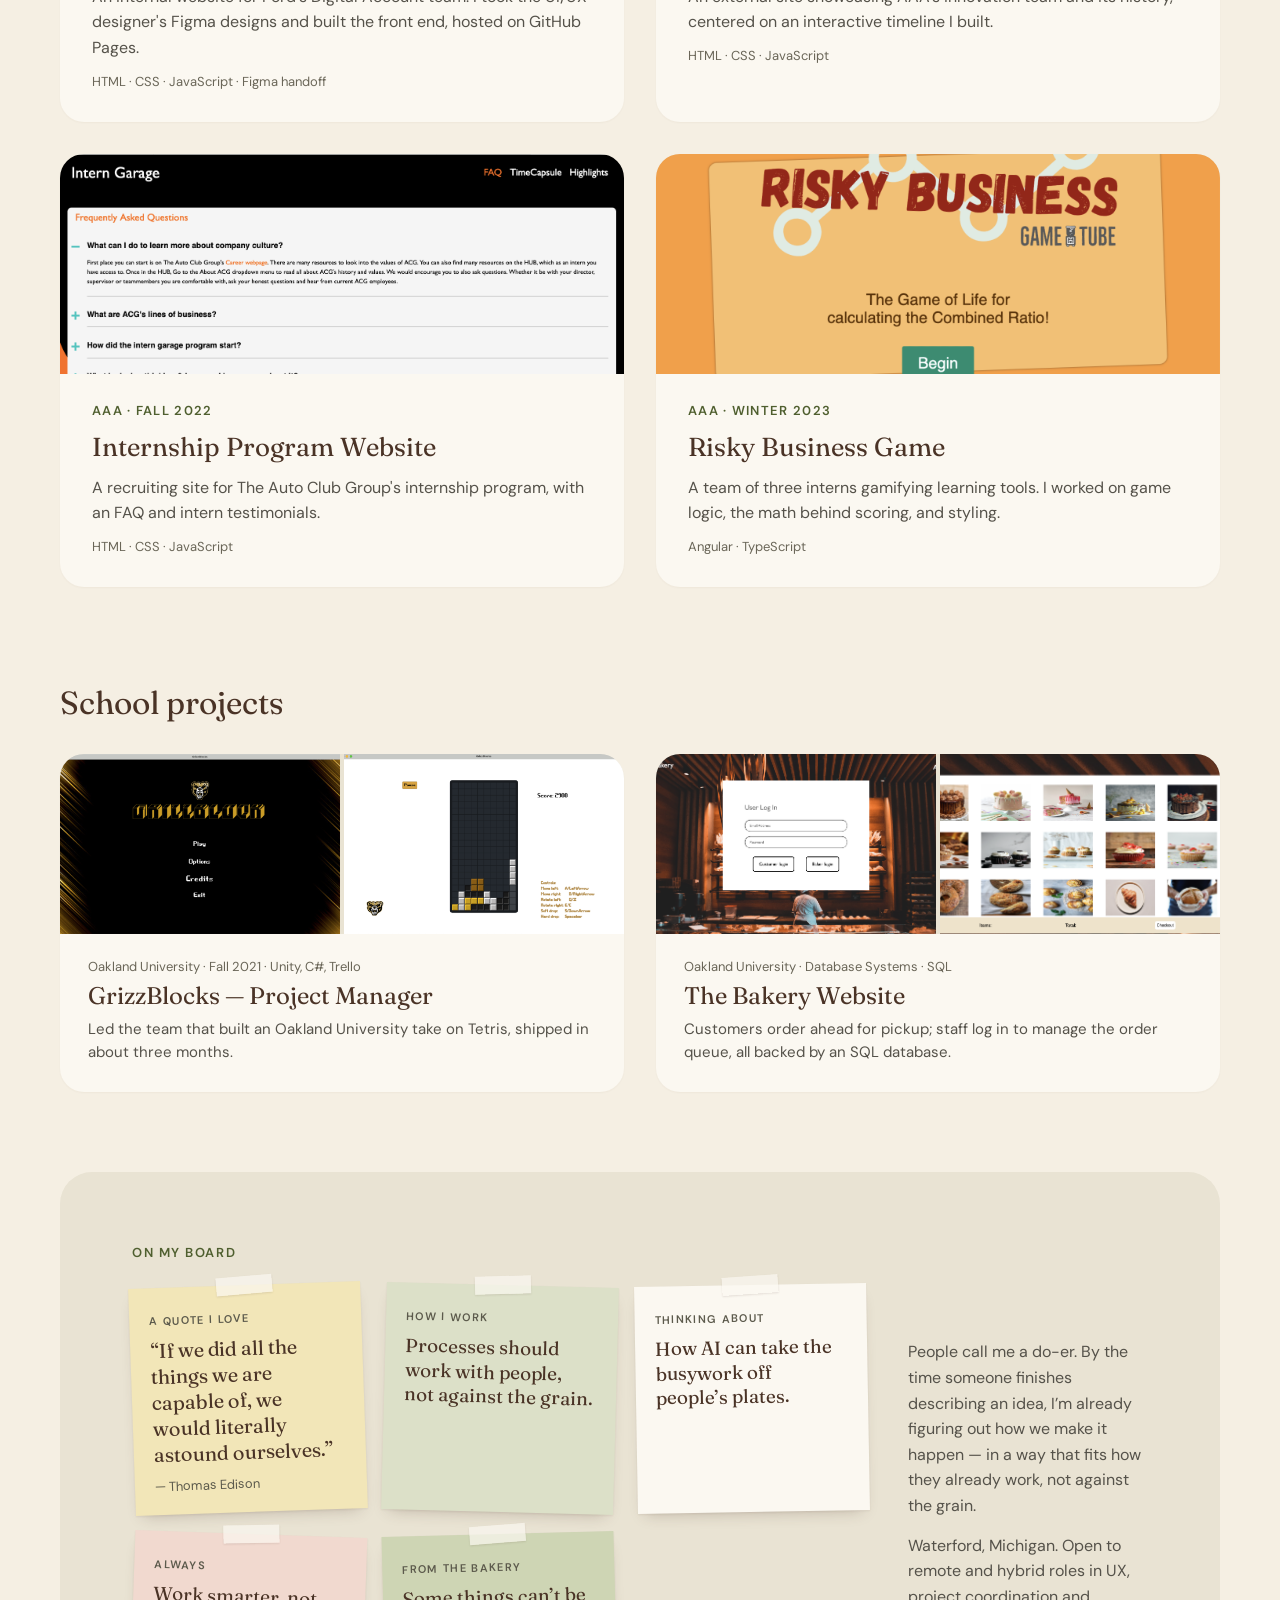
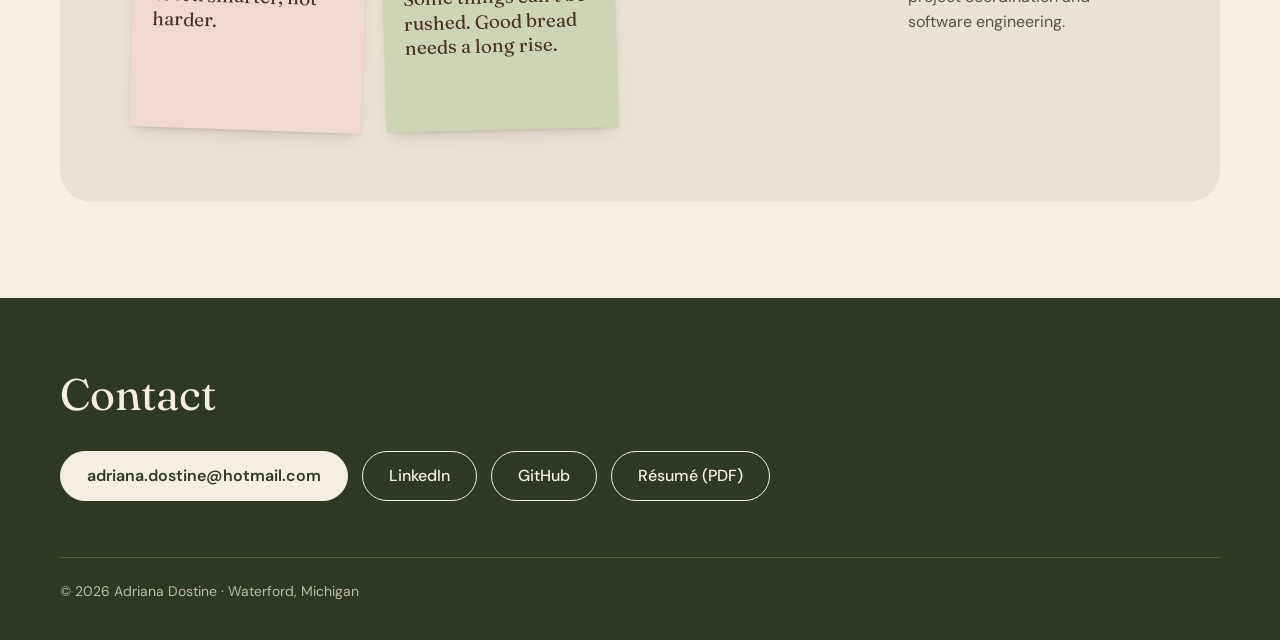
==== commit ac7ae3a2: "Replace quote box with sticky-note board Co-Authored-By: Claude Opus 5.5 <noreply@anthropic.com> Cla" ====
--- a/index.html
+++ b/index.html
@@ -21,14 +21,9 @@
 @media (prefers-reduced-motion: reduce){.nav-link,.nav-link::after{transition:none}}
 </style>
 <style>
-.pill{border:1.5px solid transparent;transition:background-color .2s ease,color .2s ease,border-color .2s ease}
+.pill{border:1.5px solid transparent}
 .btn-moss{border-color:#4F5F2F}
-.btn-moss:hover,.btn-moss:focus-visible{background:transparent !important;color:#4F5F2F !important}
-.btn-brown-outline:hover,.btn-brown-outline:focus-visible{background:#4A3326 !important;color:#F5EFE3 !important}
 .btn-cream{border-color:#F5EFE3}
-.btn-cream:hover,.btn-cream:focus-visible{background:transparent !important;color:#F5EFE3 !important}
-.btn-cream-outline:hover,.btn-cream-outline:focus-visible{background:#F5EFE3 !important;color:#2F3820 !important}
-@media (prefers-reduced-motion: reduce){.pill{transition:none}}
 </style>
 <style>
 .card{transition:transform .25s ease,box-shadow .25s ease;box-shadow:0 1px 2px rgba(74,51,38,.04)}
@@ -48,11 +43,29 @@
 .pill{position:relative;overflow:hidden;isolation:isolate}
 .pill::before{content:"";position:absolute;inset:-1px;z-index:-1;pointer-events:none;opacity:0;transition:opacity .35s ease;background:radial-gradient(circle 90px at var(--bx,50%) var(--by,50%),var(--glow) 0%,transparent 100%)}
 .pill:hover::before,.pill:focus-visible::before{opacity:1}
-.btn-moss{--glow:rgba(124,140,78,.28)}
-.btn-brown-outline{--glow:rgba(124,140,78,.75)}
-.btn-cream{--glow:rgba(245,239,227,.22)}
-.btn-cream-outline{--glow:rgba(190,200,150,.95)}
-@media (prefers-reduced-motion: reduce){.pill::before{transition:none}}
+.pill{transition:transform .2s ease}
+.pill:hover,.pill:focus-visible{transform:translateY(-2px);animation:nudge .4s ease}
+@keyframes nudge{0%{transform:translateY(0)}35%{transform:translateY(-3px) rotate(-1.2deg)}65%{transform:translateY(-2px) rotate(.8deg)}100%{transform:translateY(-2px) rotate(0)}}
+.btn-moss{--glow:rgba(255,255,255,.2)}
+.btn-brown-outline{--glow:rgba(124,140,78,.2)}
+.btn-cream{--glow:rgba(124,140,78,.22)}
+.btn-cream-outline{--glow:rgba(245,239,227,.16)}
+@media (prefers-reduced-motion: reduce){.pill::before{transition:none}.pill:hover,.pill:focus-visible{transform:none;animation:none}}
+</style>
+<style>
+.board{list-style:none;margin:0;padding:6px 0 0;display:grid;grid-template-columns:repeat(auto-fill,minmax(min(100%,170px),1fr))}
+@media (max-width:560px){.board{grid-template-columns:repeat(2,minmax(0,1fr));gap:18px 14px}.note{padding:22px 14px 14px;min-height:120px}.note-text,.note-big{font-size:16px}.note-label{font-size:10px}}
+.board{;gap:22px 20px}
+.note{position:relative;padding:26px 20px 20px;min-height:150px;display:flex;flex-direction:column;gap:10px;color:#4A3326;box-shadow:0 8px 16px -8px rgba(74,51,38,.28),0 1px 2px rgba(74,51,38,.08);transform:rotate(var(--tilt,0deg));transition:transform .25s ease,box-shadow .25s ease}
+.note::before{content:"";position:absolute;top:-9px;left:50%;width:56px;height:18px;margin-left:-28px;background:rgba(251,248,241,.7);box-shadow:0 1px 2px rgba(74,51,38,.12);transform:rotate(-3deg)}
+.note:nth-child(6n+1){--tilt:-2deg}.note:nth-child(6n+2){--tilt:1.5deg}.note:nth-child(6n+3){--tilt:-1deg}.note:nth-child(6n+4){--tilt:2deg}.note:nth-child(6n+5){--tilt:-1.5deg}.note:nth-child(6n+6){--tilt:1deg}
+.note:hover{transform:rotate(0deg) translateY(-5px) scale(1.03);box-shadow:0 18px 30px -12px rgba(74,51,38,.32),0 2px 4px rgba(74,51,38,.08);z-index:1}
+.js .note.reveal{transition:opacity .7s ease,translate .7s ease,transform .25s ease,box-shadow .25s ease}
+.note-label{font-size:11px;letter-spacing:.12em;text-transform:uppercase;font-weight:600;color:#5C5A4C}
+.note-text{font-family:'Fraunces',Georgia,serif;font-size:19px;line-height:1.3}
+.note-big{font-size:20px}
+.note-attr{font-size:13px;color:#5C5A4C;margin-top:auto}
+@media (prefers-reduced-motion: reduce){.note:hover{transform:rotate(var(--tilt,0deg))}}
 </style>
 </head>
 <body>
@@ -224,7 +237,16 @@
 
 <section id="about" style="max-width: 1160px; margin: 0 auto; padding: 48px 24px 96px">
 <div class="reveal" style="background: #E9E3D3; border-radius: 32px; padding: clamp(32px, 6vw, 72px); display: flex; flex-wrap: wrap; gap: 40px; align-items: center">
-<p style="flex: 999 1 480px; min-width: 0; margin: 0; font-family: 'Fraunces', Georgia, serif; font-size: clamp(26px, 3vw, 36px); line-height: 1.3">“If we did all the things we are capable of, we would literally astound ourselves.”<span style="display: block; margin-top: 16px; font-family: 'DM Sans', system-ui, sans-serif; font-size: 16px; color: #6A6658">— Thomas Edison</span></p>
+<div style="flex: 999 1 520px; min-width: 0">
+<p style="margin: 0 0 18px; font-size: 13px; letter-spacing: 0.12em; text-transform: uppercase; color: #4F5F2F; font-weight: 600">On my board</p>
+<ul class="board">
+<li class="note reveal" style="background: #F2E6B8"><span class="note-label">A quote I love</span><span class="note-text note-big">“If we did all the things we are capable of, we would literally astound ourselves.”</span><span class="note-attr">— Thomas Edison</span></li>
+<li class="note reveal" style="background: #DCE0C8"><span class="note-label">How I work</span><span class="note-text">Processes should work with people, not against the grain.</span></li>
+<li class="note reveal" style="background: #FBF8F1"><span class="note-label">Thinking about</span><span class="note-text">How AI can take the busywork off people’s plates.</span></li>
+<li class="note reveal" style="background: #F1D9CF"><span class="note-label">Always</span><span class="note-text">Work smarter, not harder.</span></li>
+<li class="note reveal" style="background: #CED5B4"><span class="note-label">From the bakery</span><span class="note-text">Some things can’t be rushed. Good bread needs a long rise.</span></li>
+</ul>
+</div>
 <div style="flex: 1 1 240px; min-width: 0; color: #55524A; line-height: 1.6">
 <p style="margin: 0 0 14px">People call me a do-er. By the time someone finishes describing an idea, I’m already figuring out how we make it happen — in a way that fits how they already work, not against the grain.</p>
 <p style="margin: 0">Waterford, Michigan. Open to remote and hybrid roles in UX, project coordination and software engineering.</p>
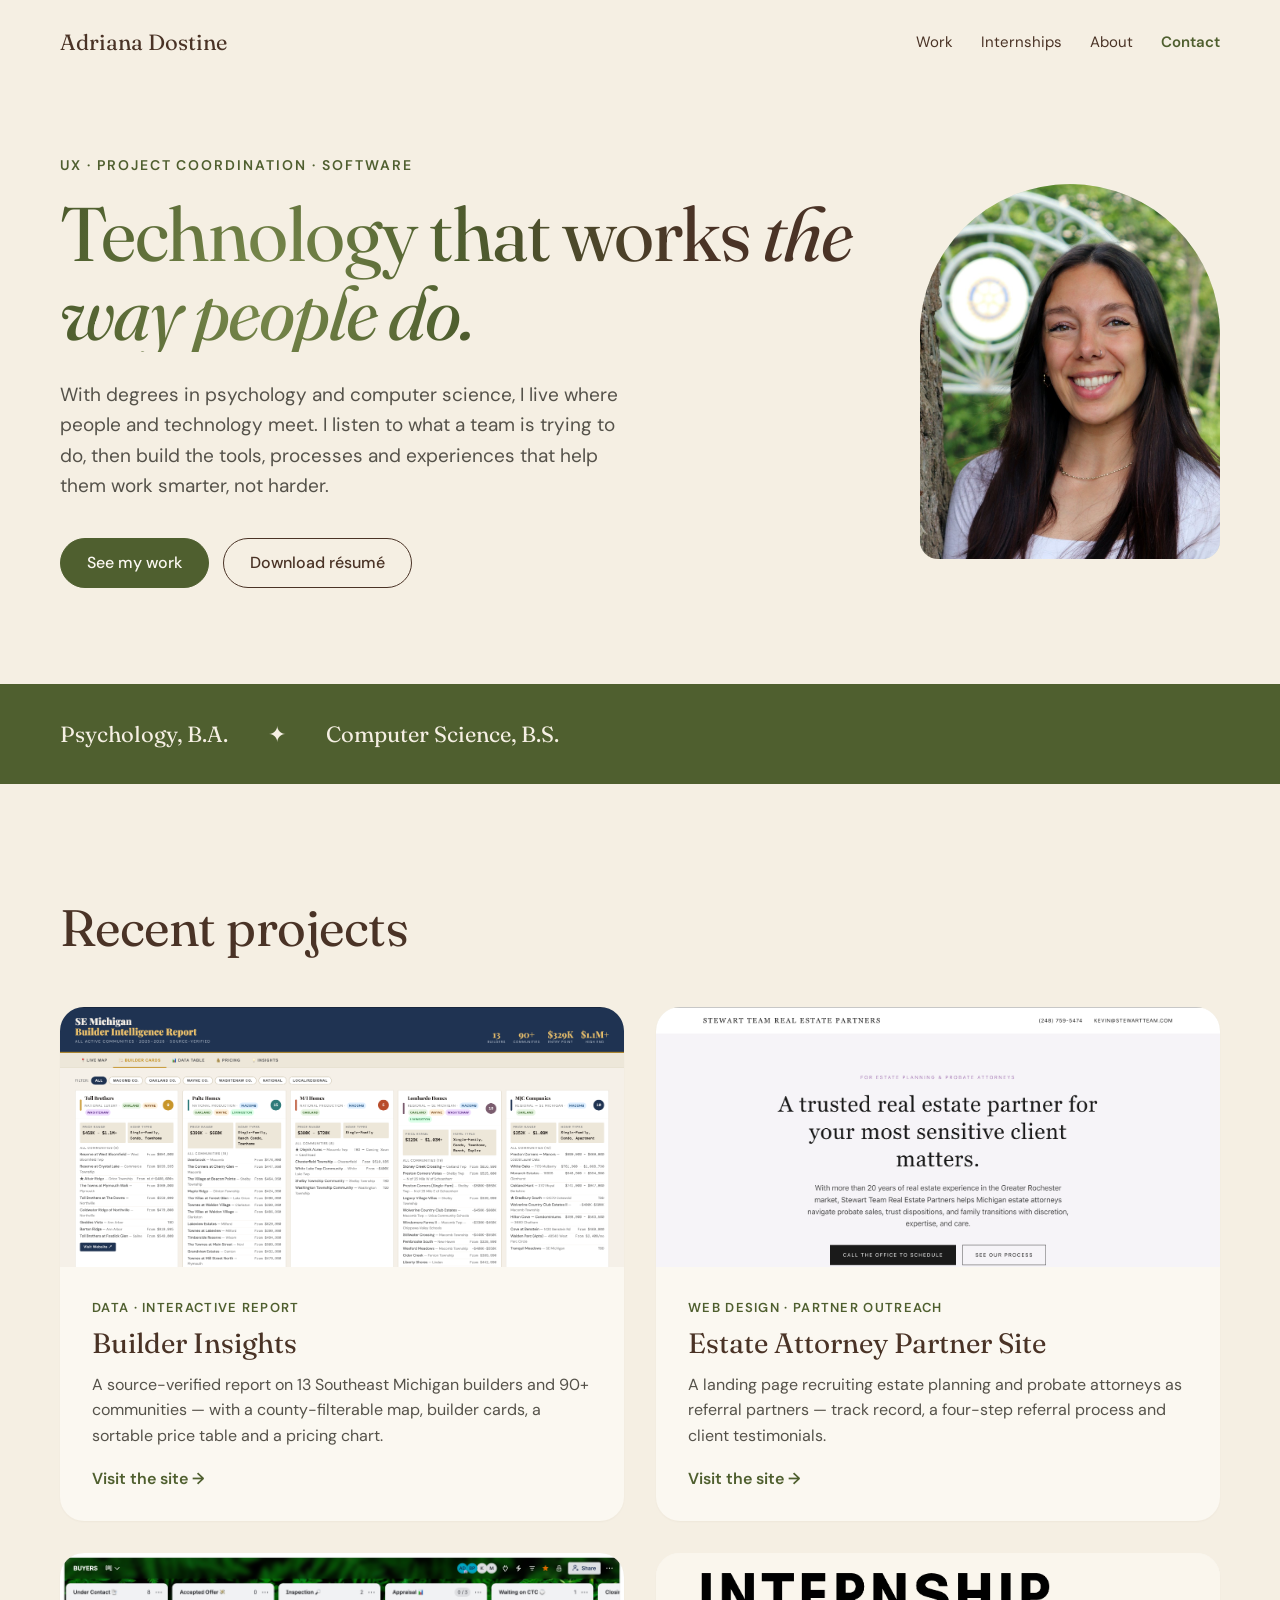
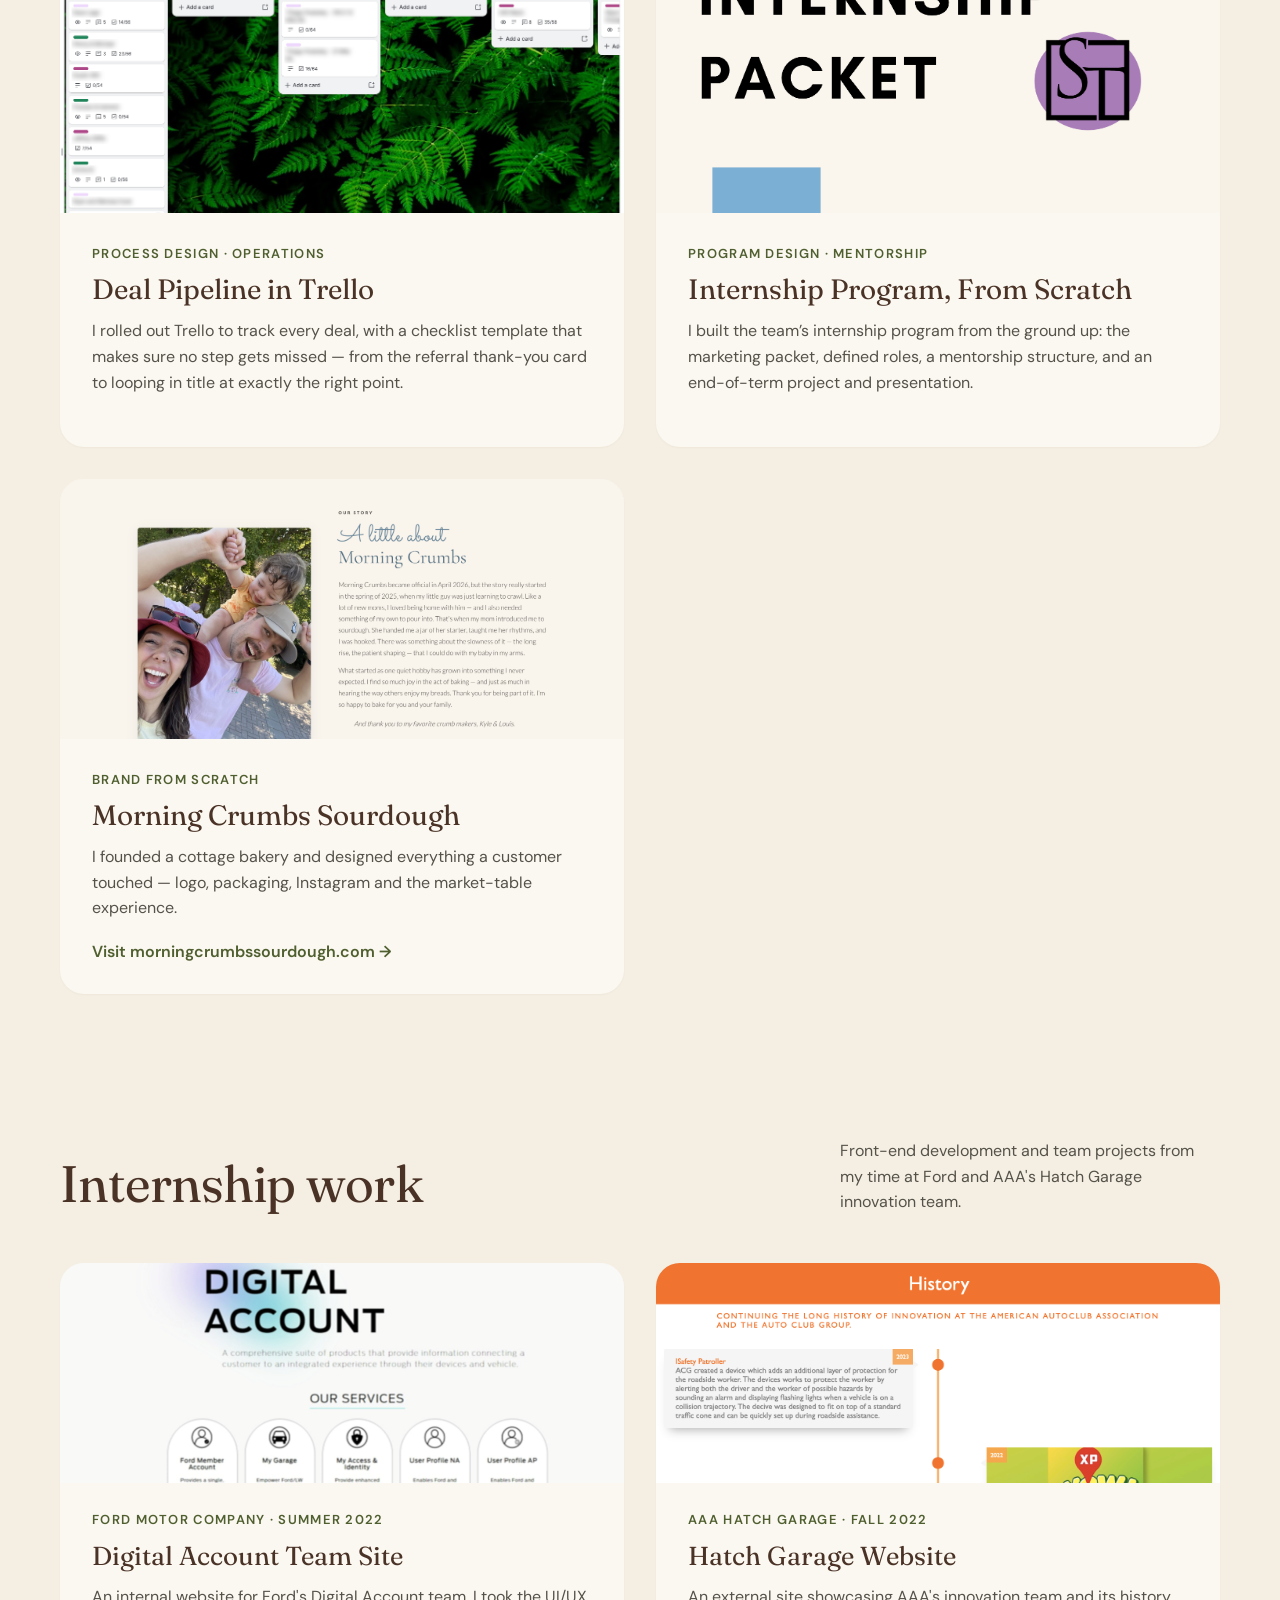
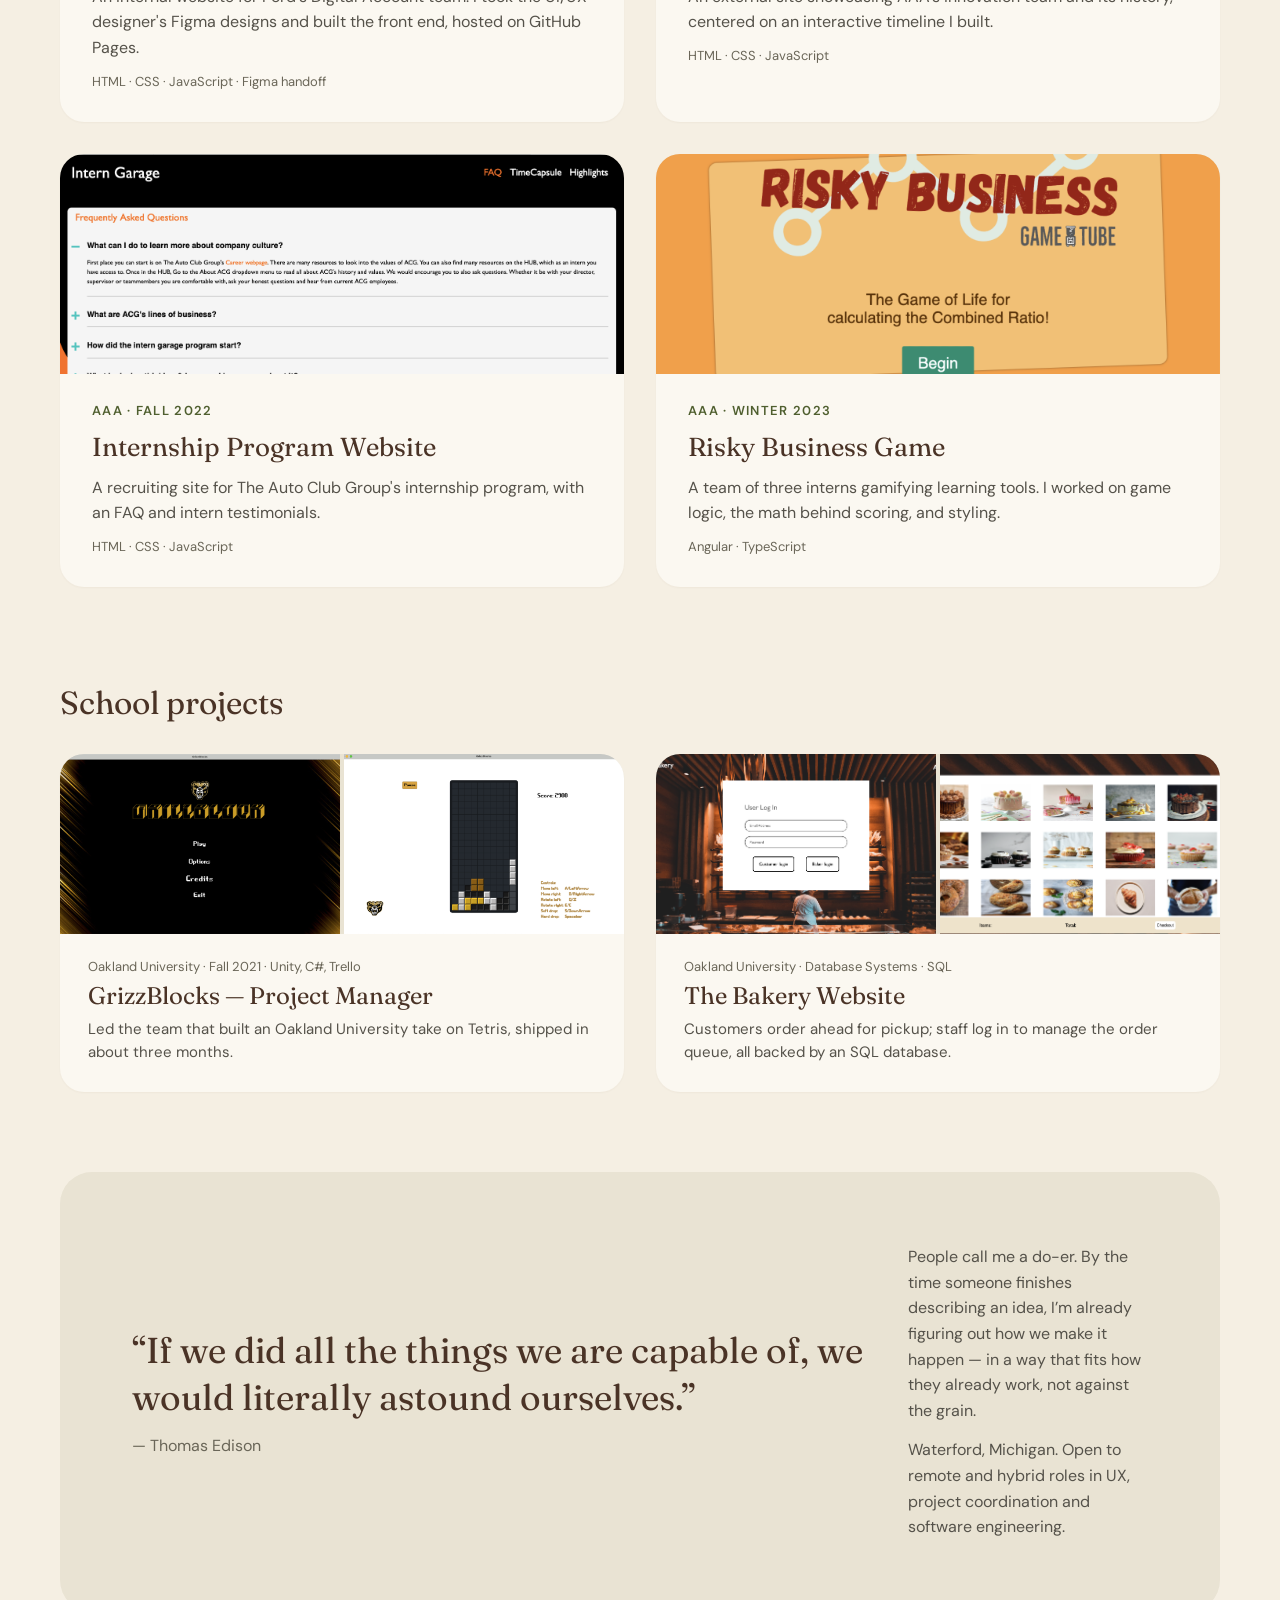
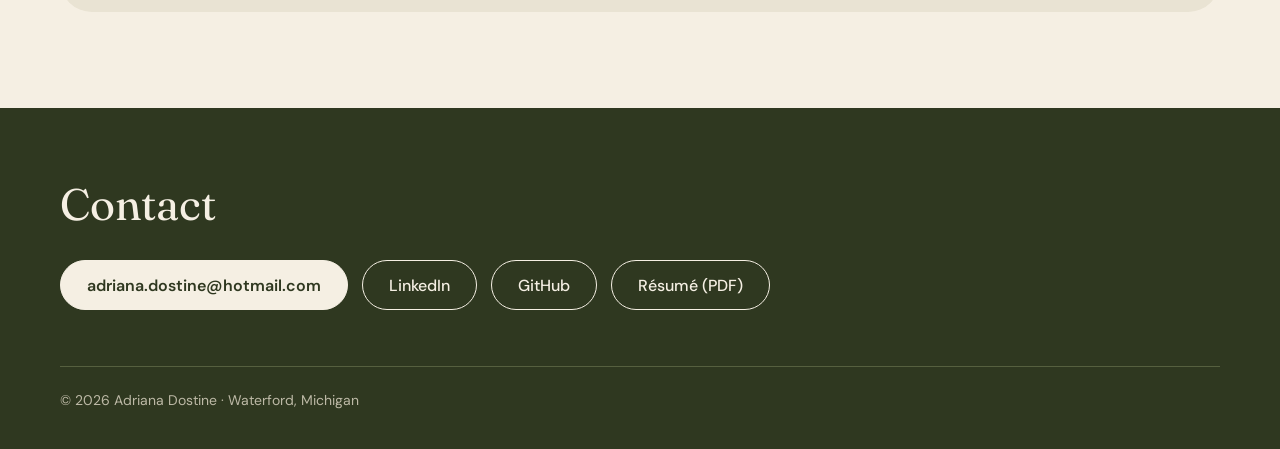
==== commit fb190731: "Restore quote box (remove sticky-note board) Co-Authored-By: Claude Opus 5.5 <noreply@anthropic.com>" ====
--- a/index.html
+++ b/index.html
@@ -52,21 +52,6 @@
 .btn-cream-outline{--glow:rgba(245,239,227,.16)}
 @media (prefers-reduced-motion: reduce){.pill::before{transition:none}.pill:hover,.pill:focus-visible{transform:none;animation:none}}
 </style>
-<style>
-.board{list-style:none;margin:0;padding:6px 0 0;display:grid;grid-template-columns:repeat(auto-fill,minmax(min(100%,170px),1fr))}
-@media (max-width:560px){.board{grid-template-columns:repeat(2,minmax(0,1fr));gap:18px 14px}.note{padding:22px 14px 14px;min-height:120px}.note-text,.note-big{font-size:16px}.note-label{font-size:10px}}
-.board{;gap:22px 20px}
-.note{position:relative;padding:26px 20px 20px;min-height:150px;display:flex;flex-direction:column;gap:10px;color:#4A3326;box-shadow:0 8px 16px -8px rgba(74,51,38,.28),0 1px 2px rgba(74,51,38,.08);transform:rotate(var(--tilt,0deg));transition:transform .25s ease,box-shadow .25s ease}
-.note::before{content:"";position:absolute;top:-9px;left:50%;width:56px;height:18px;margin-left:-28px;background:rgba(251,248,241,.7);box-shadow:0 1px 2px rgba(74,51,38,.12);transform:rotate(-3deg)}
-.note:nth-child(6n+1){--tilt:-2deg}.note:nth-child(6n+2){--tilt:1.5deg}.note:nth-child(6n+3){--tilt:-1deg}.note:nth-child(6n+4){--tilt:2deg}.note:nth-child(6n+5){--tilt:-1.5deg}.note:nth-child(6n+6){--tilt:1deg}
-.note:hover{transform:rotate(0deg) translateY(-5px) scale(1.03);box-shadow:0 18px 30px -12px rgba(74,51,38,.32),0 2px 4px rgba(74,51,38,.08);z-index:1}
-.js .note.reveal{transition:opacity .7s ease,translate .7s ease,transform .25s ease,box-shadow .25s ease}
-.note-label{font-size:11px;letter-spacing:.12em;text-transform:uppercase;font-weight:600;color:#5C5A4C}
-.note-text{font-family:'Fraunces',Georgia,serif;font-size:19px;line-height:1.3}
-.note-big{font-size:20px}
-.note-attr{font-size:13px;color:#5C5A4C;margin-top:auto}
-@media (prefers-reduced-motion: reduce){.note:hover{transform:rotate(var(--tilt,0deg))}}
-</style>
 </head>
 <body>
 <div style="background: #F5EFE3; color: #4A3326; font-family: 'DM Sans', system-ui, sans-serif; min-height: 100vh">
@@ -237,16 +222,7 @@
 
 <section id="about" style="max-width: 1160px; margin: 0 auto; padding: 48px 24px 96px">
 <div class="reveal" style="background: #E9E3D3; border-radius: 32px; padding: clamp(32px, 6vw, 72px); display: flex; flex-wrap: wrap; gap: 40px; align-items: center">
-<div style="flex: 999 1 520px; min-width: 0">
-<p style="margin: 0 0 18px; font-size: 13px; letter-spacing: 0.12em; text-transform: uppercase; color: #4F5F2F; font-weight: 600">On my board</p>
-<ul class="board">
-<li class="note reveal" style="background: #F2E6B8"><span class="note-label">A quote I love</span><span class="note-text note-big">“If we did all the things we are capable of, we would literally astound ourselves.”</span><span class="note-attr">— Thomas Edison</span></li>
-<li class="note reveal" style="background: #DCE0C8"><span class="note-label">How I work</span><span class="note-text">Processes should work with people, not against the grain.</span></li>
-<li class="note reveal" style="background: #FBF8F1"><span class="note-label">Thinking about</span><span class="note-text">How AI can take the busywork off people’s plates.</span></li>
-<li class="note reveal" style="background: #F1D9CF"><span class="note-label">Always</span><span class="note-text">Work smarter, not harder.</span></li>
-<li class="note reveal" style="background: #CED5B4"><span class="note-label">From the bakery</span><span class="note-text">Some things can’t be rushed. Good bread needs a long rise.</span></li>
-</ul>
-</div>
+<p style="flex: 999 1 480px; min-width: 0; margin: 0; font-family: 'Fraunces', Georgia, serif; font-size: clamp(26px, 3vw, 36px); line-height: 1.3">“If we did all the things we are capable of, we would literally astound ourselves.”<span style="display: block; margin-top: 16px; font-family: 'DM Sans', system-ui, sans-serif; font-size: 16px; color: #6A6658">— Thomas Edison</span></p>
 <div style="flex: 1 1 240px; min-width: 0; color: #55524A; line-height: 1.6">
 <p style="margin: 0 0 14px">People call me a do-er. By the time someone finishes describing an idea, I’m already figuring out how we make it happen — in a way that fits how they already work, not against the grain.</p>
 <p style="margin: 0">Waterford, Michigan. Open to remote and hybrid roles in UX, project coordination and software engineering.</p>
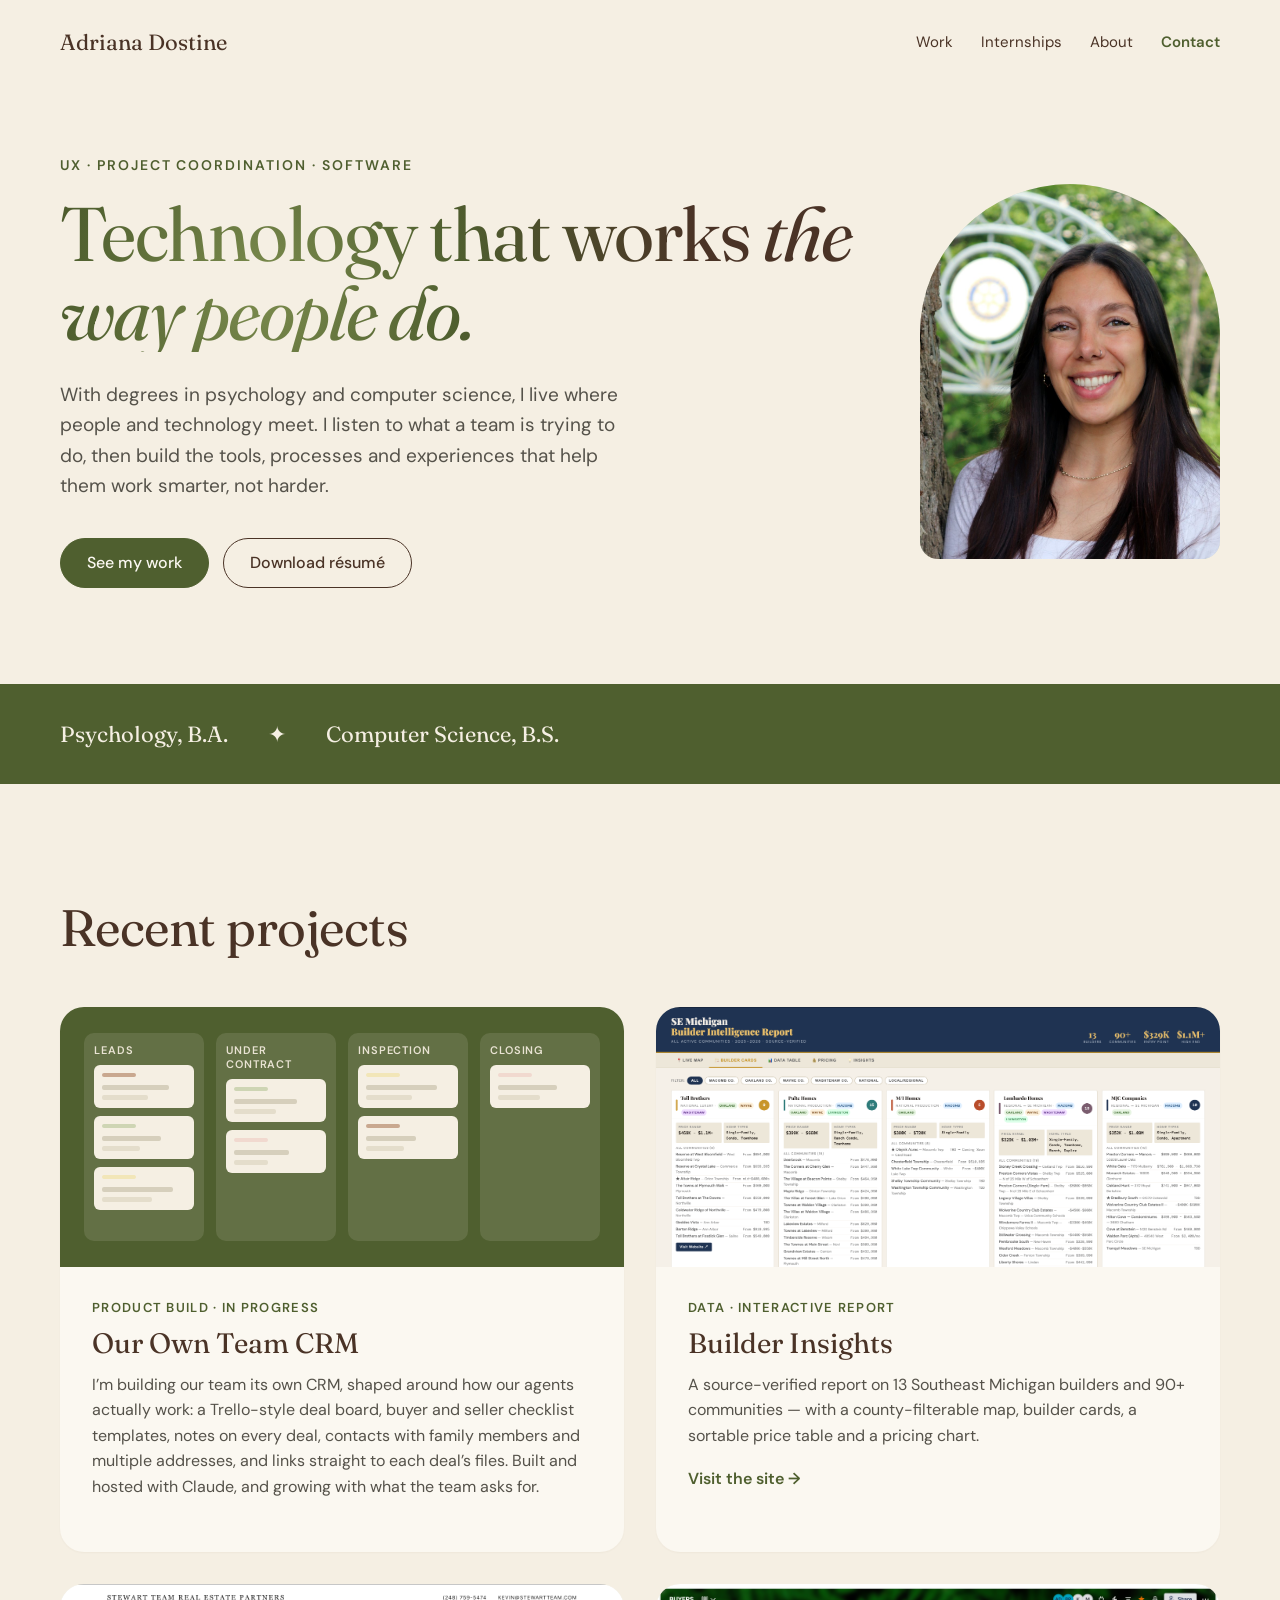
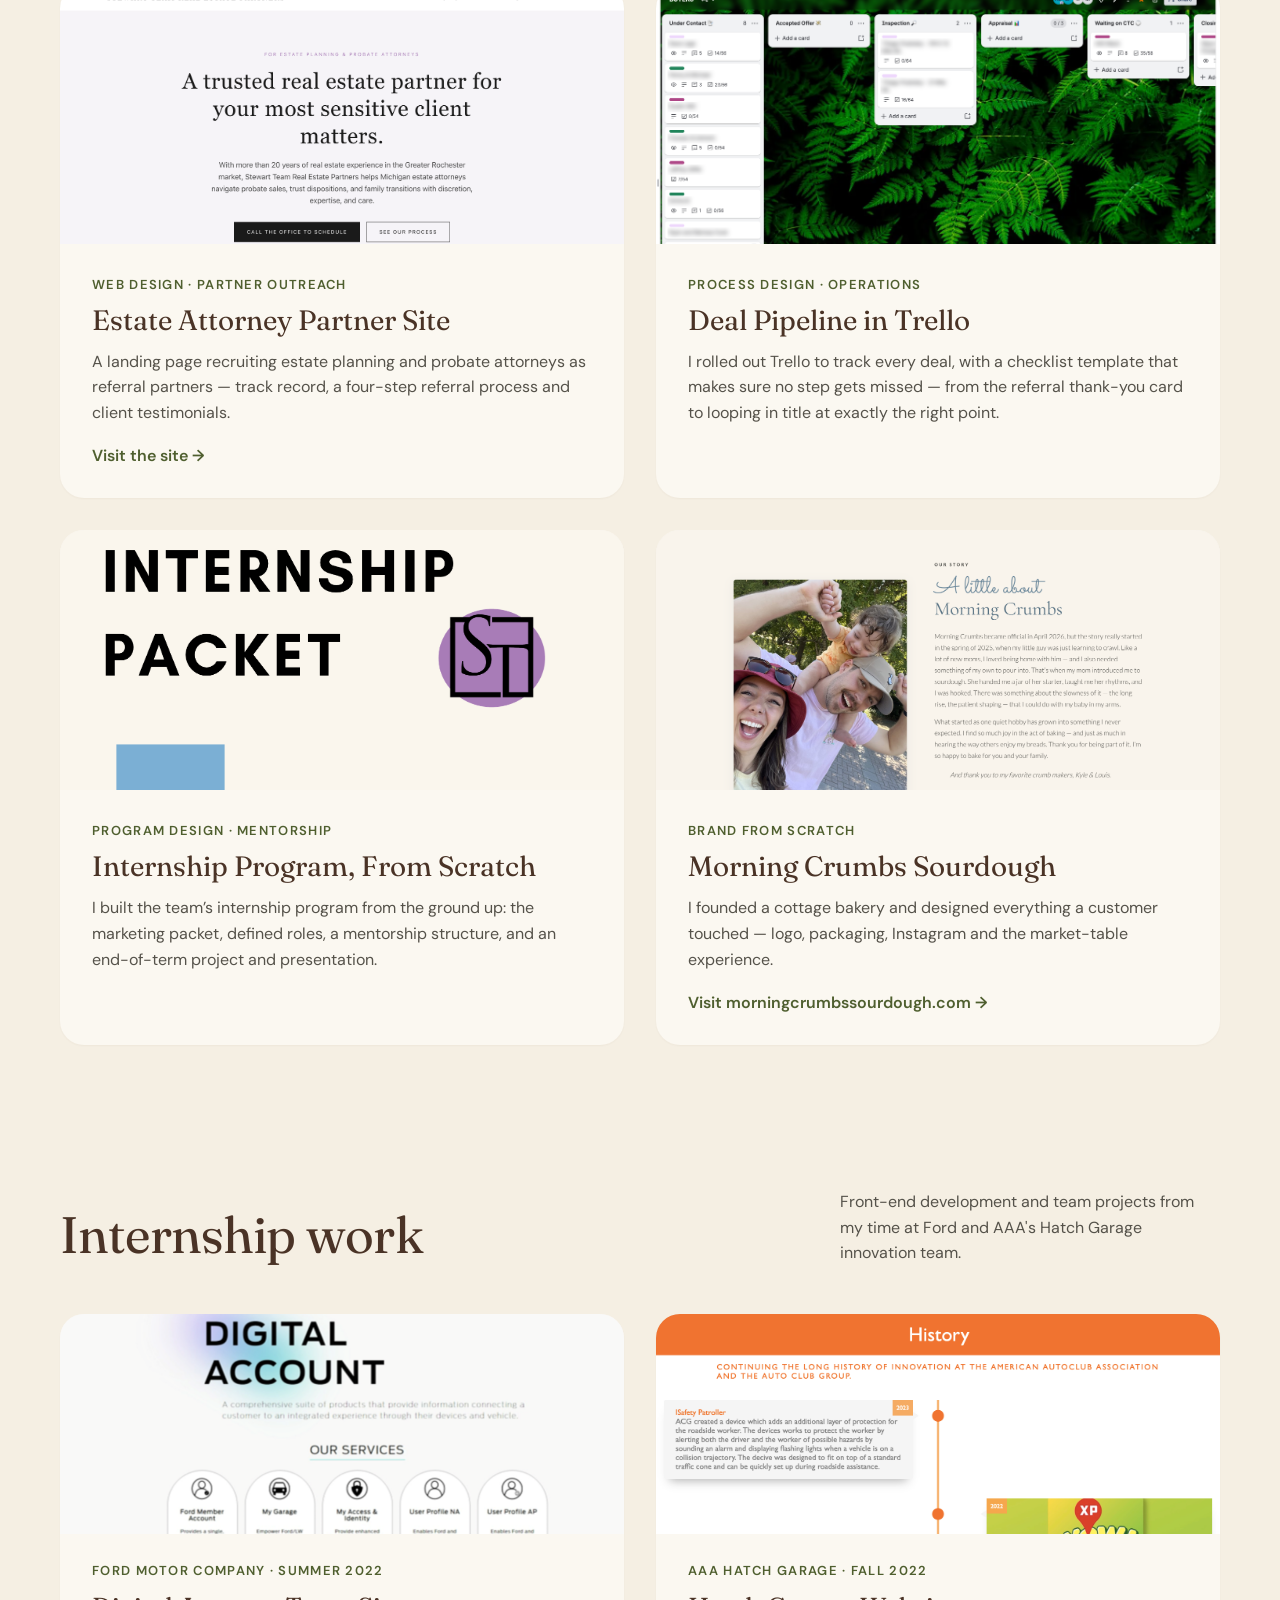
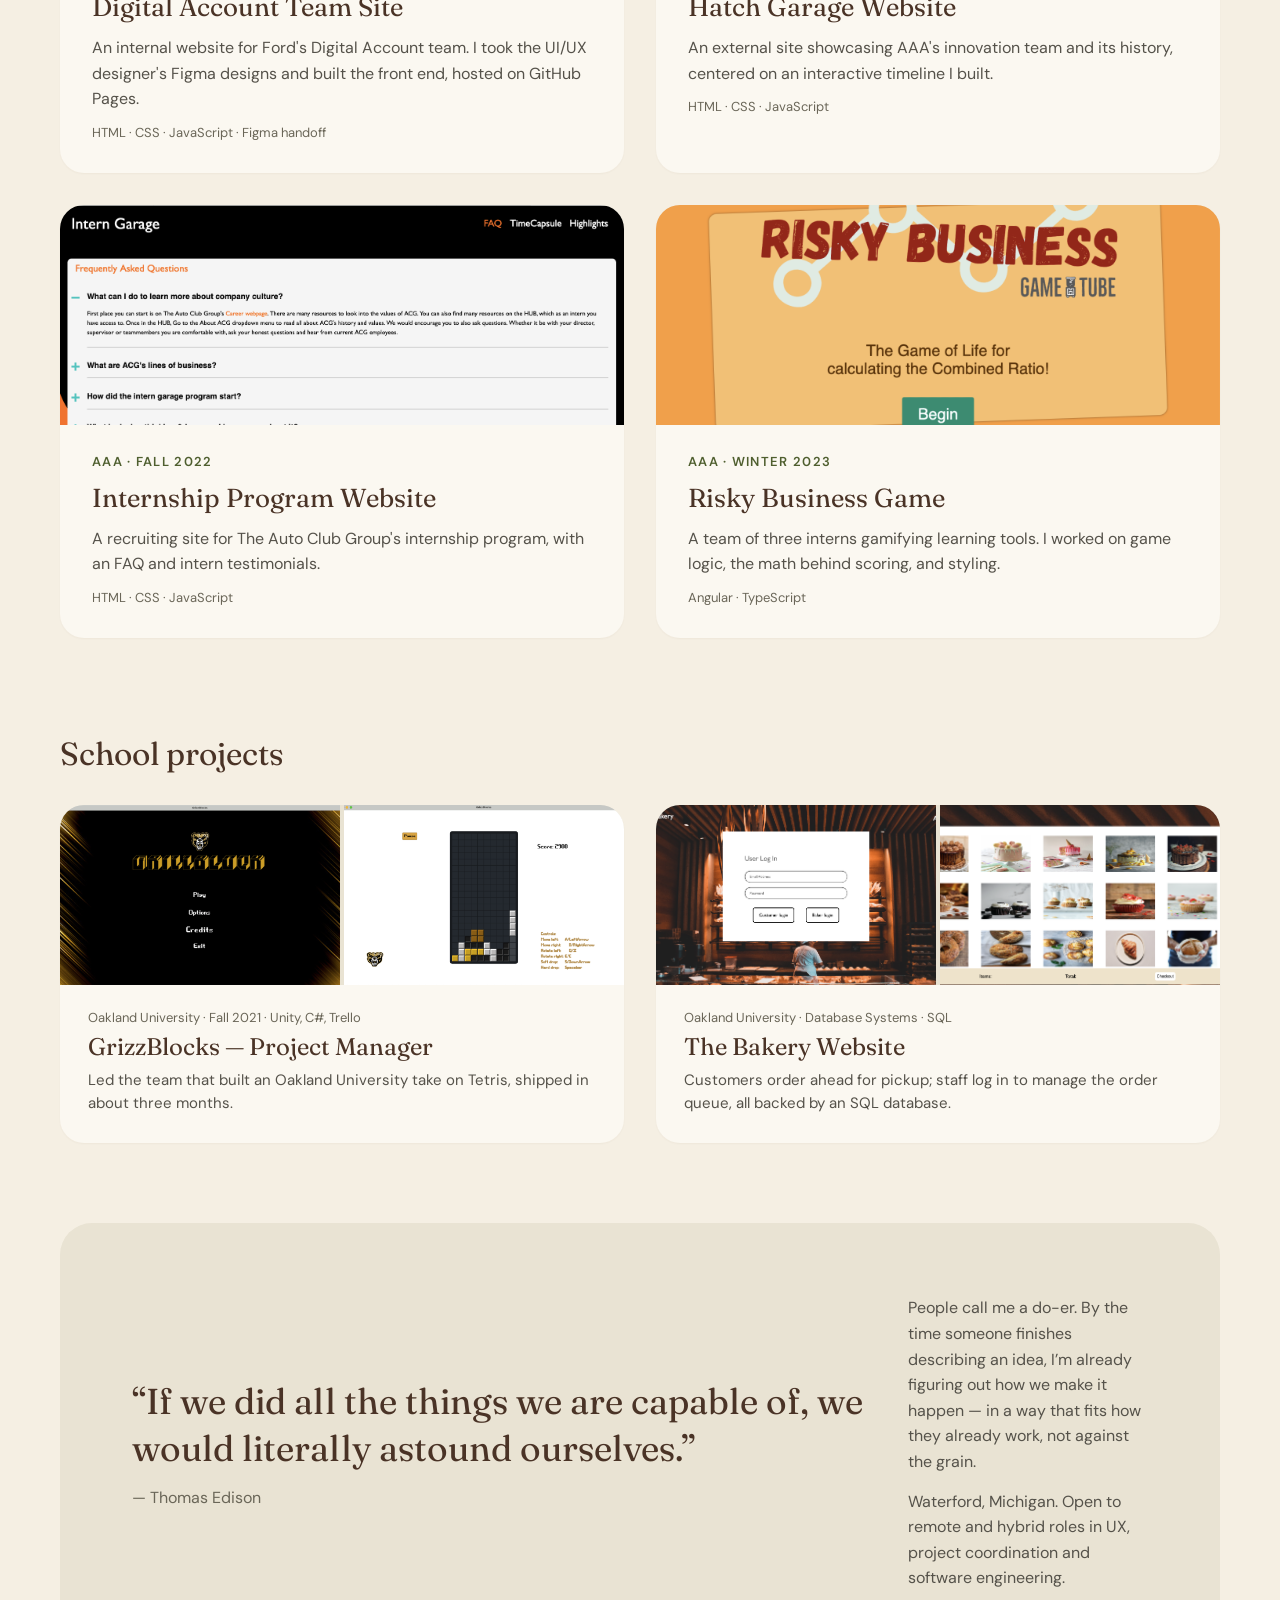
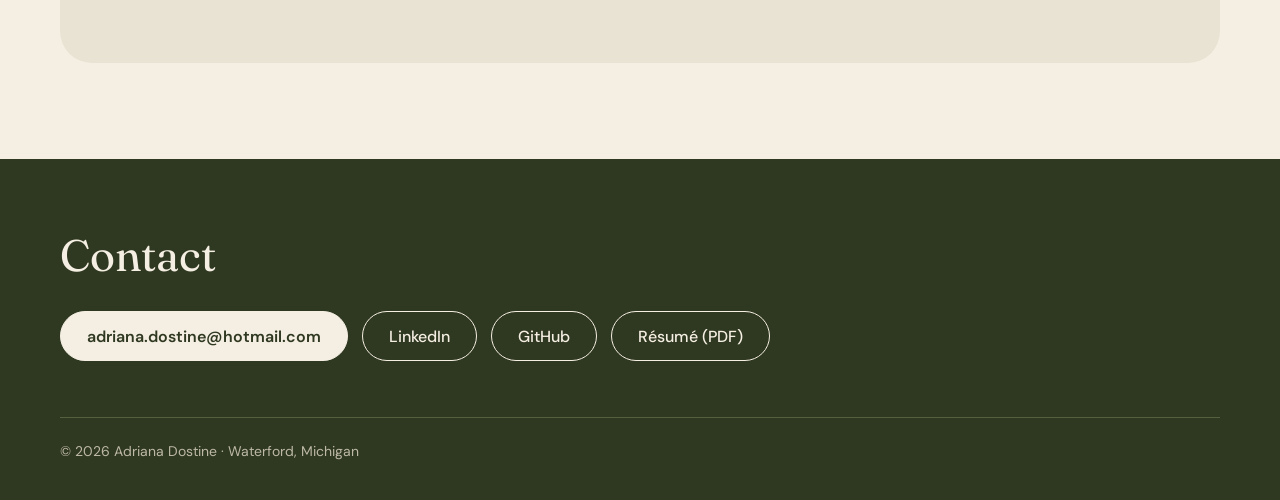
==== commit 13da7a73: "Add in-house team CRM project card Co-Authored-By: Claude Opus 5.5 <noreply@anthropic.com> Claude-Se" ====
--- a/index.html
+++ b/index.html
@@ -95,6 +95,15 @@
 </div>
 
 <div style="display: grid; grid-template-columns: repeat(auto-fit, minmax(min(100%, 460px), 1fr)); gap: 32px">
+
+<article class="card reveal" style="background: #FBF8F1; border-radius: 24px; overflow: hidden">
+<div aria-hidden="true" style="height: 260px; background: #4F5F2F; display: flex; gap: 12px; padding: 26px 24px; box-sizing: border-box; overflow: hidden"><span style="flex: 1 1 0; min-width: 0; display: flex; flex-direction: column; gap: 8px; background: rgba(245,239,227,.12); border-radius: 10px; padding: 10px"><span style="font-size: 11px; letter-spacing: .08em; text-transform: uppercase; color: #E9E3D3; font-weight: 600">Leads</span><span style="display: block; background: #F5EFE3; border-radius: 6px; padding: 8px"><span style="display: block; width: 34px; height: 4px; border-radius: 2px; background: #C9A88F"></span><span style="display: block; height: 5px; margin-top: 8px; border-radius: 2px; background: #D6CFBC; width: 80%"></span><span style="display: block; height: 5px; margin-top: 5px; border-radius: 2px; background: #E4DDCB; width: 55%"></span></span><span style="display: block; background: #F5EFE3; border-radius: 6px; padding: 8px"><span style="display: block; width: 34px; height: 4px; border-radius: 2px; background: #CED5B4"></span><span style="display: block; height: 5px; margin-top: 8px; border-radius: 2px; background: #D6CFBC; width: 70%"></span><span style="display: block; height: 5px; margin-top: 5px; border-radius: 2px; background: #E4DDCB; width: 45%"></span></span><span style="display: block; background: #F5EFE3; border-radius: 6px; padding: 8px"><span style="display: block; width: 34px; height: 4px; border-radius: 2px; background: #F2E6B8"></span><span style="display: block; height: 5px; margin-top: 8px; border-radius: 2px; background: #D6CFBC; width: 85%"></span><span style="display: block; height: 5px; margin-top: 5px; border-radius: 2px; background: #E4DDCB; width: 60%"></span></span></span><span style="flex: 1 1 0; min-width: 0; display: flex; flex-direction: column; gap: 8px; background: rgba(245,239,227,.12); border-radius: 10px; padding: 10px"><span style="font-size: 11px; letter-spacing: .08em; text-transform: uppercase; color: #E9E3D3; font-weight: 600">Under contract</span><span style="display: block; background: #F5EFE3; border-radius: 6px; padding: 8px"><span style="display: block; width: 34px; height: 4px; border-radius: 2px; background: #CED5B4"></span><span style="display: block; height: 5px; margin-top: 8px; border-radius: 2px; background: #D6CFBC; width: 75%"></span><span style="display: block; height: 5px; margin-top: 5px; border-radius: 2px; background: #E4DDCB; width: 50%"></span></span><span style="display: block; background: #F5EFE3; border-radius: 6px; padding: 8px"><span style="display: block; width: 34px; height: 4px; border-radius: 2px; background: #F1D9CF"></span><span style="display: block; height: 5px; margin-top: 8px; border-radius: 2px; background: #D6CFBC; width: 65%"></span><span style="display: block; height: 5px; margin-top: 5px; border-radius: 2px; background: #E4DDCB; width: 40%"></span></span></span><span style="flex: 1 1 0; min-width: 0; display: flex; flex-direction: column; gap: 8px; background: rgba(245,239,227,.12); border-radius: 10px; padding: 10px"><span style="font-size: 11px; letter-spacing: .08em; text-transform: uppercase; color: #E9E3D3; font-weight: 600">Inspection</span><span style="display: block; background: #F5EFE3; border-radius: 6px; padding: 8px"><span style="display: block; width: 34px; height: 4px; border-radius: 2px; background: #F2E6B8"></span><span style="display: block; height: 5px; margin-top: 8px; border-radius: 2px; background: #D6CFBC; width: 85%"></span><span style="display: block; height: 5px; margin-top: 5px; border-radius: 2px; background: #E4DDCB; width: 55%"></span></span><span style="display: block; background: #F5EFE3; border-radius: 6px; padding: 8px"><span style="display: block; width: 34px; height: 4px; border-radius: 2px; background: #C9A88F"></span><span style="display: block; height: 5px; margin-top: 8px; border-radius: 2px; background: #D6CFBC; width: 60%"></span><span style="display: block; height: 5px; margin-top: 5px; border-radius: 2px; background: #E4DDCB; width: 45%"></span></span></span><span style="flex: 1 1 0; min-width: 0; display: flex; flex-direction: column; gap: 8px; background: rgba(245,239,227,.12); border-radius: 10px; padding: 10px"><span style="font-size: 11px; letter-spacing: .08em; text-transform: uppercase; color: #E9E3D3; font-weight: 600">Closing</span><span style="display: block; background: #F5EFE3; border-radius: 6px; padding: 8px"><span style="display: block; width: 34px; height: 4px; border-radius: 2px; background: #F1D9CF"></span><span style="display: block; height: 5px; margin-top: 8px; border-radius: 2px; background: #D6CFBC; width: 70%"></span><span style="display: block; height: 5px; margin-top: 5px; border-radius: 2px; background: #E4DDCB; width: 50%"></span></span></span></div>
+<div style="padding: 32px">
+<p style="margin: 0 0 10px; font-size: 13px; letter-spacing: 0.1em; text-transform: uppercase; color: #4F5F2F; font-weight: 600">Product build · In progress</p>
+<h3 style="margin: 0 0 12px; font-family: 'Fraunces', Georgia, serif; font-weight: 400; font-size: 28px; color: #4A3326">Our Own Team CRM</h3>
+<p style="margin: 0 0 20px; color: #55524A; line-height: 1.6">I’m building our team its own CRM, shaped around how our agents actually work: a Trello-style deal board, buyer and seller checklist templates, notes on every deal, contacts with family members and multiple addresses, and links straight to each deal’s files. Built and hosted with Claude, and growing with what the team asks for.</p>
+</div>
+</article>
 
 <article class="card reveal" style="background: #FBF8F1; border-radius: 24px; overflow: hidden">
 <img src="assets/builder-insights.png" alt="SE Michigan Builder Intelligence Report showing builder cards with price ranges and communities" style="width: 100%; height: 260px; object-fit: cover; object-position: top left; display: block; background: #E9E3D3">
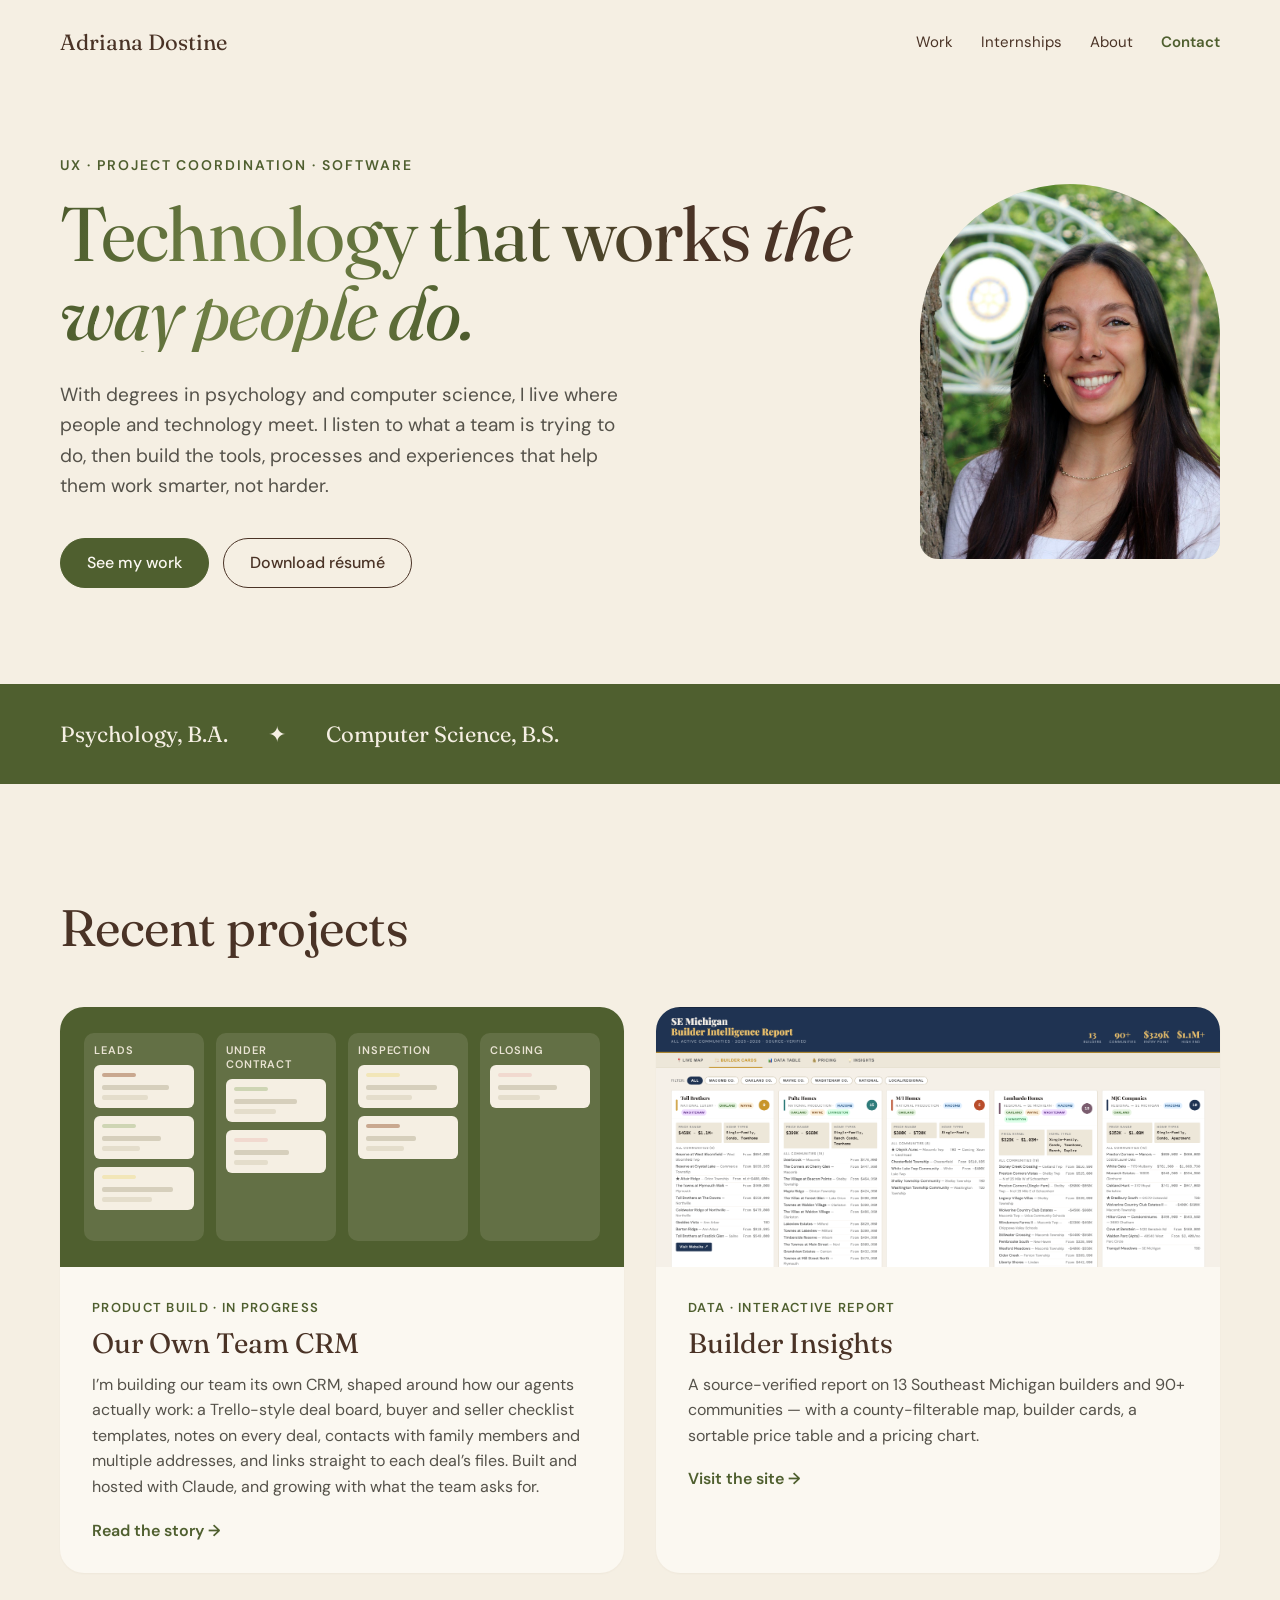
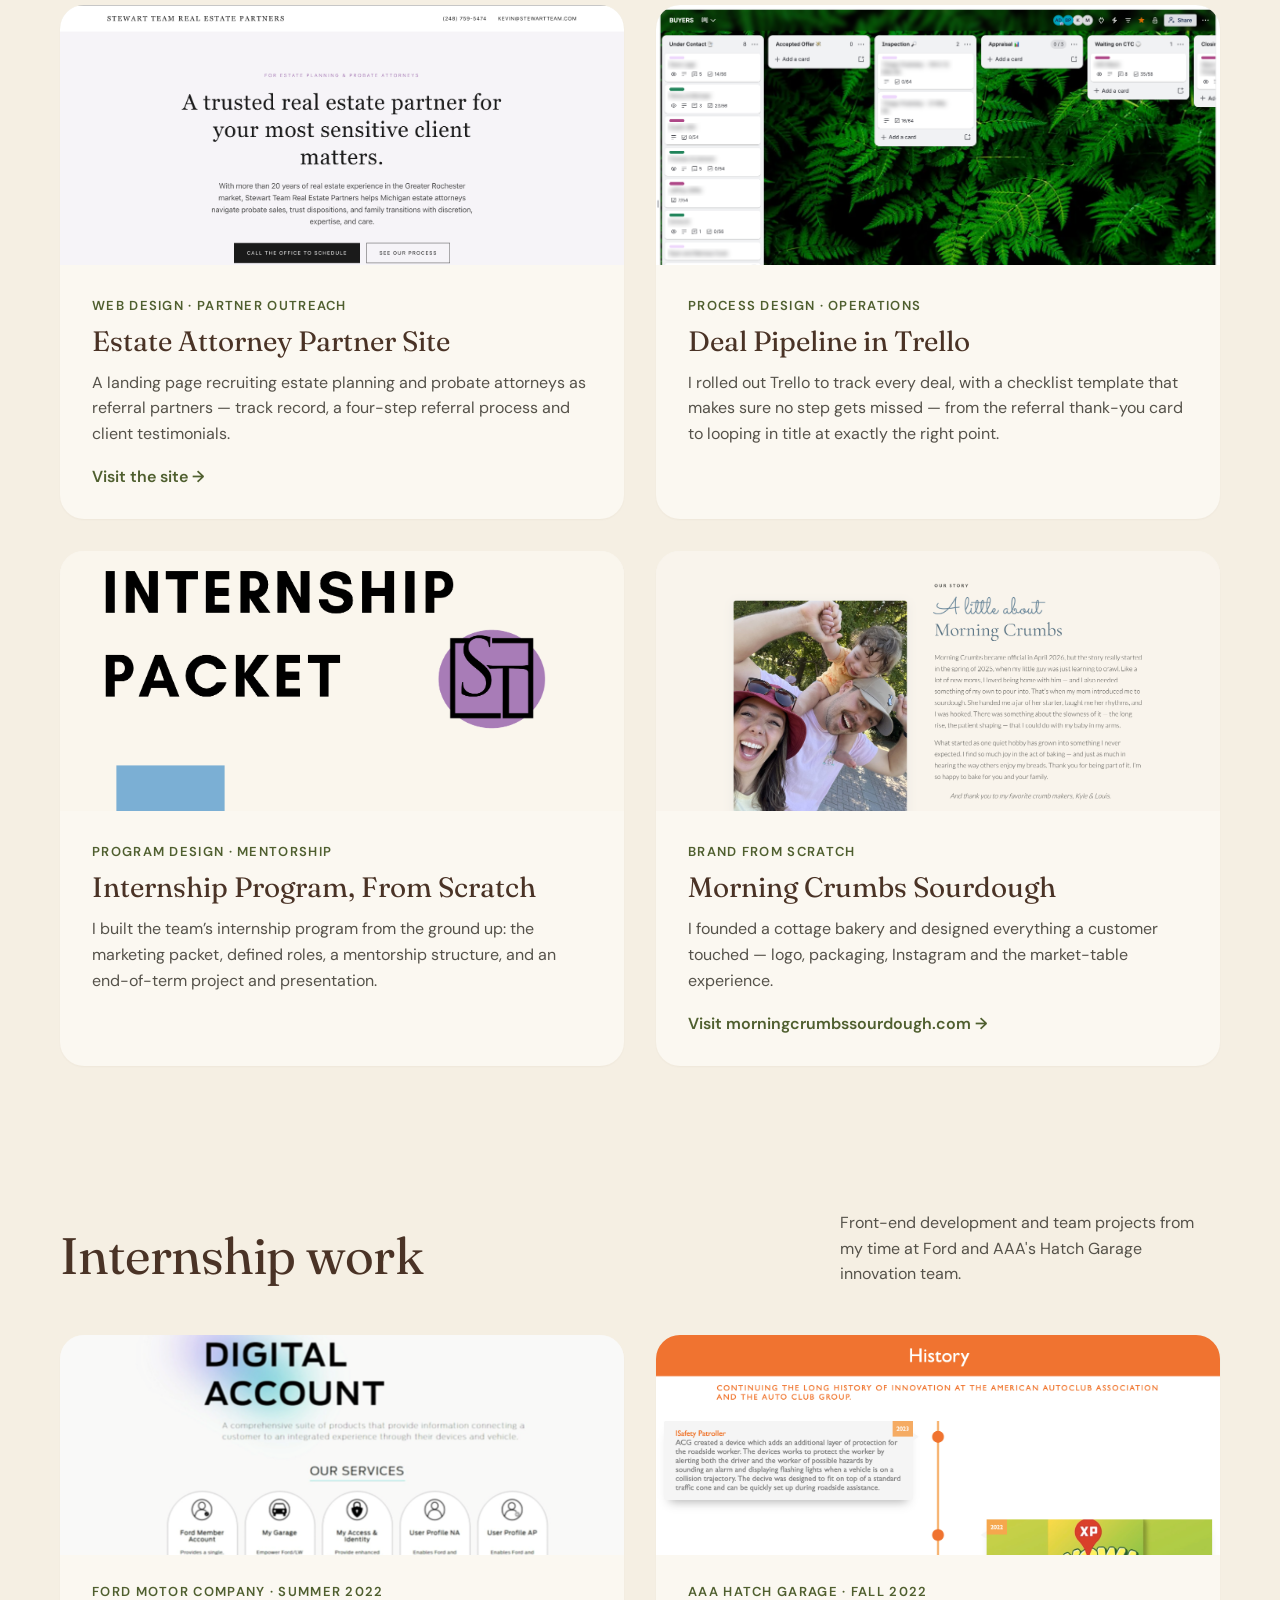
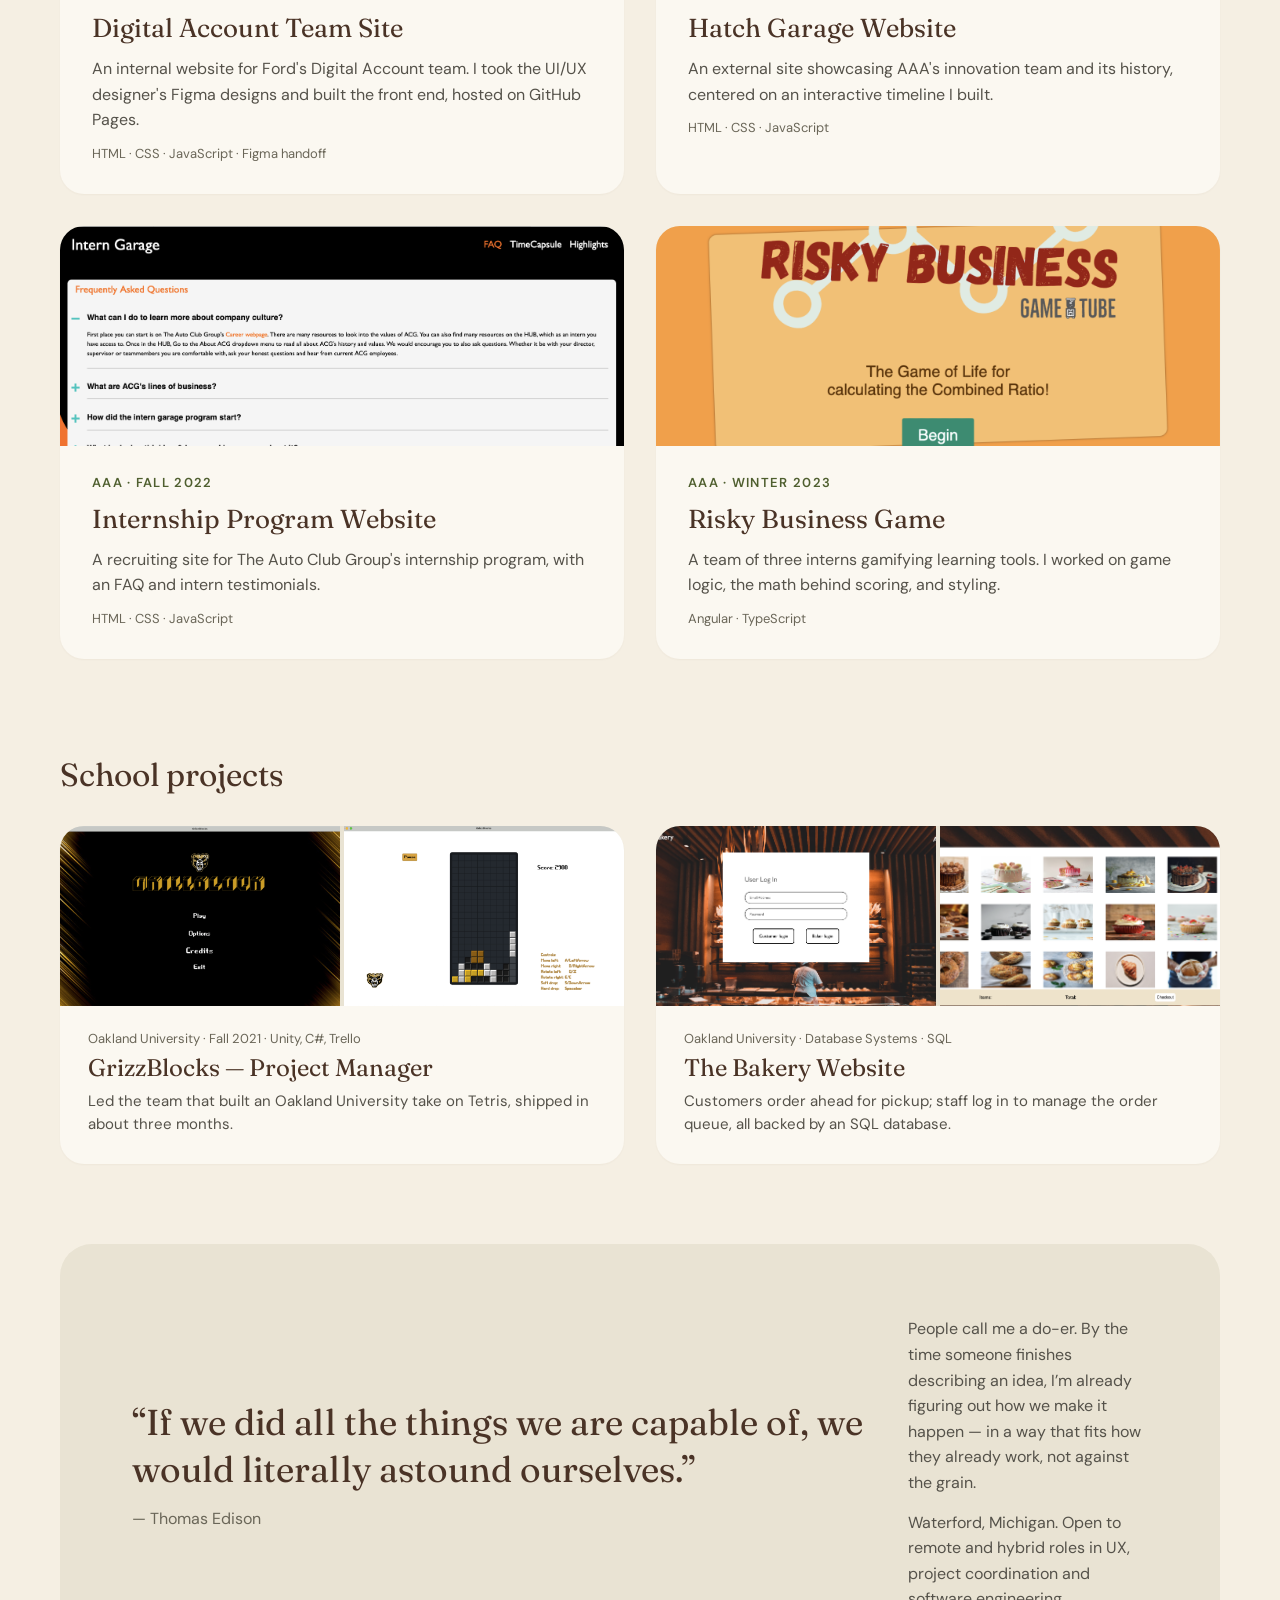
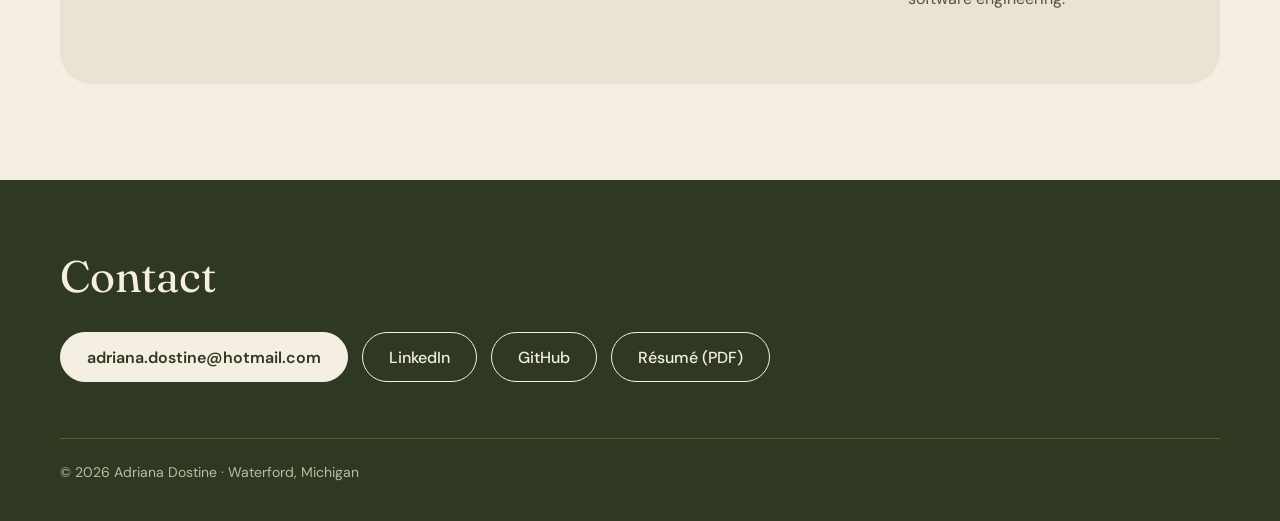
==== commit da8292ec: "Add CRM case study page and make its card clickable Co-Authored-By: Claude Opus 5.5 <noreply@anthrop" ====
--- a/index.html
+++ b/index.html
@@ -52,6 +52,12 @@
 .btn-cream-outline{--glow:rgba(245,239,227,.16)}
 @media (prefers-reduced-motion: reduce){.pill::before{transition:none}.pill:hover,.pill:focus-visible{transform:none;animation:none}}
 </style>
+<style>
+.card-link{cursor:pointer}
+.card-link .stretched::after{content:"";position:absolute;inset:0;z-index:1;border-radius:24px}
+.card-link .stretched:focus-visible{outline:none}
+.card-link:focus-within{outline:2px solid #4F5F2F;outline-offset:4px}
+</style>
 </head>
 <body>
 <div style="background: #F5EFE3; color: #4A3326; font-family: 'DM Sans', system-ui, sans-serif; min-height: 100vh">
@@ -96,12 +102,13 @@
 
 <div style="display: grid; grid-template-columns: repeat(auto-fit, minmax(min(100%, 460px), 1fr)); gap: 32px">
 
-<article class="card reveal" style="background: #FBF8F1; border-radius: 24px; overflow: hidden">
+<article class="card reveal card-link" style="position: relative; background: #FBF8F1; border-radius: 24px; overflow: hidden">
 <div aria-hidden="true" style="height: 260px; background: #4F5F2F; display: flex; gap: 12px; padding: 26px 24px; box-sizing: border-box; overflow: hidden"><span style="flex: 1 1 0; min-width: 0; display: flex; flex-direction: column; gap: 8px; background: rgba(245,239,227,.12); border-radius: 10px; padding: 10px"><span style="font-size: 11px; letter-spacing: .08em; text-transform: uppercase; color: #E9E3D3; font-weight: 600">Leads</span><span style="display: block; background: #F5EFE3; border-radius: 6px; padding: 8px"><span style="display: block; width: 34px; height: 4px; border-radius: 2px; background: #C9A88F"></span><span style="display: block; height: 5px; margin-top: 8px; border-radius: 2px; background: #D6CFBC; width: 80%"></span><span style="display: block; height: 5px; margin-top: 5px; border-radius: 2px; background: #E4DDCB; width: 55%"></span></span><span style="display: block; background: #F5EFE3; border-radius: 6px; padding: 8px"><span style="display: block; width: 34px; height: 4px; border-radius: 2px; background: #CED5B4"></span><span style="display: block; height: 5px; margin-top: 8px; border-radius: 2px; background: #D6CFBC; width: 70%"></span><span style="display: block; height: 5px; margin-top: 5px; border-radius: 2px; background: #E4DDCB; width: 45%"></span></span><span style="display: block; background: #F5EFE3; border-radius: 6px; padding: 8px"><span style="display: block; width: 34px; height: 4px; border-radius: 2px; background: #F2E6B8"></span><span style="display: block; height: 5px; margin-top: 8px; border-radius: 2px; background: #D6CFBC; width: 85%"></span><span style="display: block; height: 5px; margin-top: 5px; border-radius: 2px; background: #E4DDCB; width: 60%"></span></span></span><span style="flex: 1 1 0; min-width: 0; display: flex; flex-direction: column; gap: 8px; background: rgba(245,239,227,.12); border-radius: 10px; padding: 10px"><span style="font-size: 11px; letter-spacing: .08em; text-transform: uppercase; color: #E9E3D3; font-weight: 600">Under contract</span><span style="display: block; background: #F5EFE3; border-radius: 6px; padding: 8px"><span style="display: block; width: 34px; height: 4px; border-radius: 2px; background: #CED5B4"></span><span style="display: block; height: 5px; margin-top: 8px; border-radius: 2px; background: #D6CFBC; width: 75%"></span><span style="display: block; height: 5px; margin-top: 5px; border-radius: 2px; background: #E4DDCB; width: 50%"></span></span><span style="display: block; background: #F5EFE3; border-radius: 6px; padding: 8px"><span style="display: block; width: 34px; height: 4px; border-radius: 2px; background: #F1D9CF"></span><span style="display: block; height: 5px; margin-top: 8px; border-radius: 2px; background: #D6CFBC; width: 65%"></span><span style="display: block; height: 5px; margin-top: 5px; border-radius: 2px; background: #E4DDCB; width: 40%"></span></span></span><span style="flex: 1 1 0; min-width: 0; display: flex; flex-direction: column; gap: 8px; background: rgba(245,239,227,.12); border-radius: 10px; padding: 10px"><span style="font-size: 11px; letter-spacing: .08em; text-transform: uppercase; color: #E9E3D3; font-weight: 600">Inspection</span><span style="display: block; background: #F5EFE3; border-radius: 6px; padding: 8px"><span style="display: block; width: 34px; height: 4px; border-radius: 2px; background: #F2E6B8"></span><span style="display: block; height: 5px; margin-top: 8px; border-radius: 2px; background: #D6CFBC; width: 85%"></span><span style="display: block; height: 5px; margin-top: 5px; border-radius: 2px; background: #E4DDCB; width: 55%"></span></span><span style="display: block; background: #F5EFE3; border-radius: 6px; padding: 8px"><span style="display: block; width: 34px; height: 4px; border-radius: 2px; background: #C9A88F"></span><span style="display: block; height: 5px; margin-top: 8px; border-radius: 2px; background: #D6CFBC; width: 60%"></span><span style="display: block; height: 5px; margin-top: 5px; border-radius: 2px; background: #E4DDCB; width: 45%"></span></span></span><span style="flex: 1 1 0; min-width: 0; display: flex; flex-direction: column; gap: 8px; background: rgba(245,239,227,.12); border-radius: 10px; padding: 10px"><span style="font-size: 11px; letter-spacing: .08em; text-transform: uppercase; color: #E9E3D3; font-weight: 600">Closing</span><span style="display: block; background: #F5EFE3; border-radius: 6px; padding: 8px"><span style="display: block; width: 34px; height: 4px; border-radius: 2px; background: #F1D9CF"></span><span style="display: block; height: 5px; margin-top: 8px; border-radius: 2px; background: #D6CFBC; width: 70%"></span><span style="display: block; height: 5px; margin-top: 5px; border-radius: 2px; background: #E4DDCB; width: 50%"></span></span></span></div>
 <div style="padding: 32px">
 <p style="margin: 0 0 10px; font-size: 13px; letter-spacing: 0.1em; text-transform: uppercase; color: #4F5F2F; font-weight: 600">Product build · In progress</p>
 <h3 style="margin: 0 0 12px; font-family: 'Fraunces', Georgia, serif; font-weight: 400; font-size: 28px; color: #4A3326">Our Own Team CRM</h3>
 <p style="margin: 0 0 20px; color: #55524A; line-height: 1.6">I’m building our team its own CRM, shaped around how our agents actually work: a Trello-style deal board, buyer and seller checklist templates, notes on every deal, contacts with family members and multiple addresses, and links straight to each deal’s files. Built and hosted with Claude, and growing with what the team asks for.</p>
+<a class="stretched" href="crm.html" style="font-weight: 600; text-decoration: none; color: #4F5F2F">Read the story →</a>
 </div>
 </article>
 
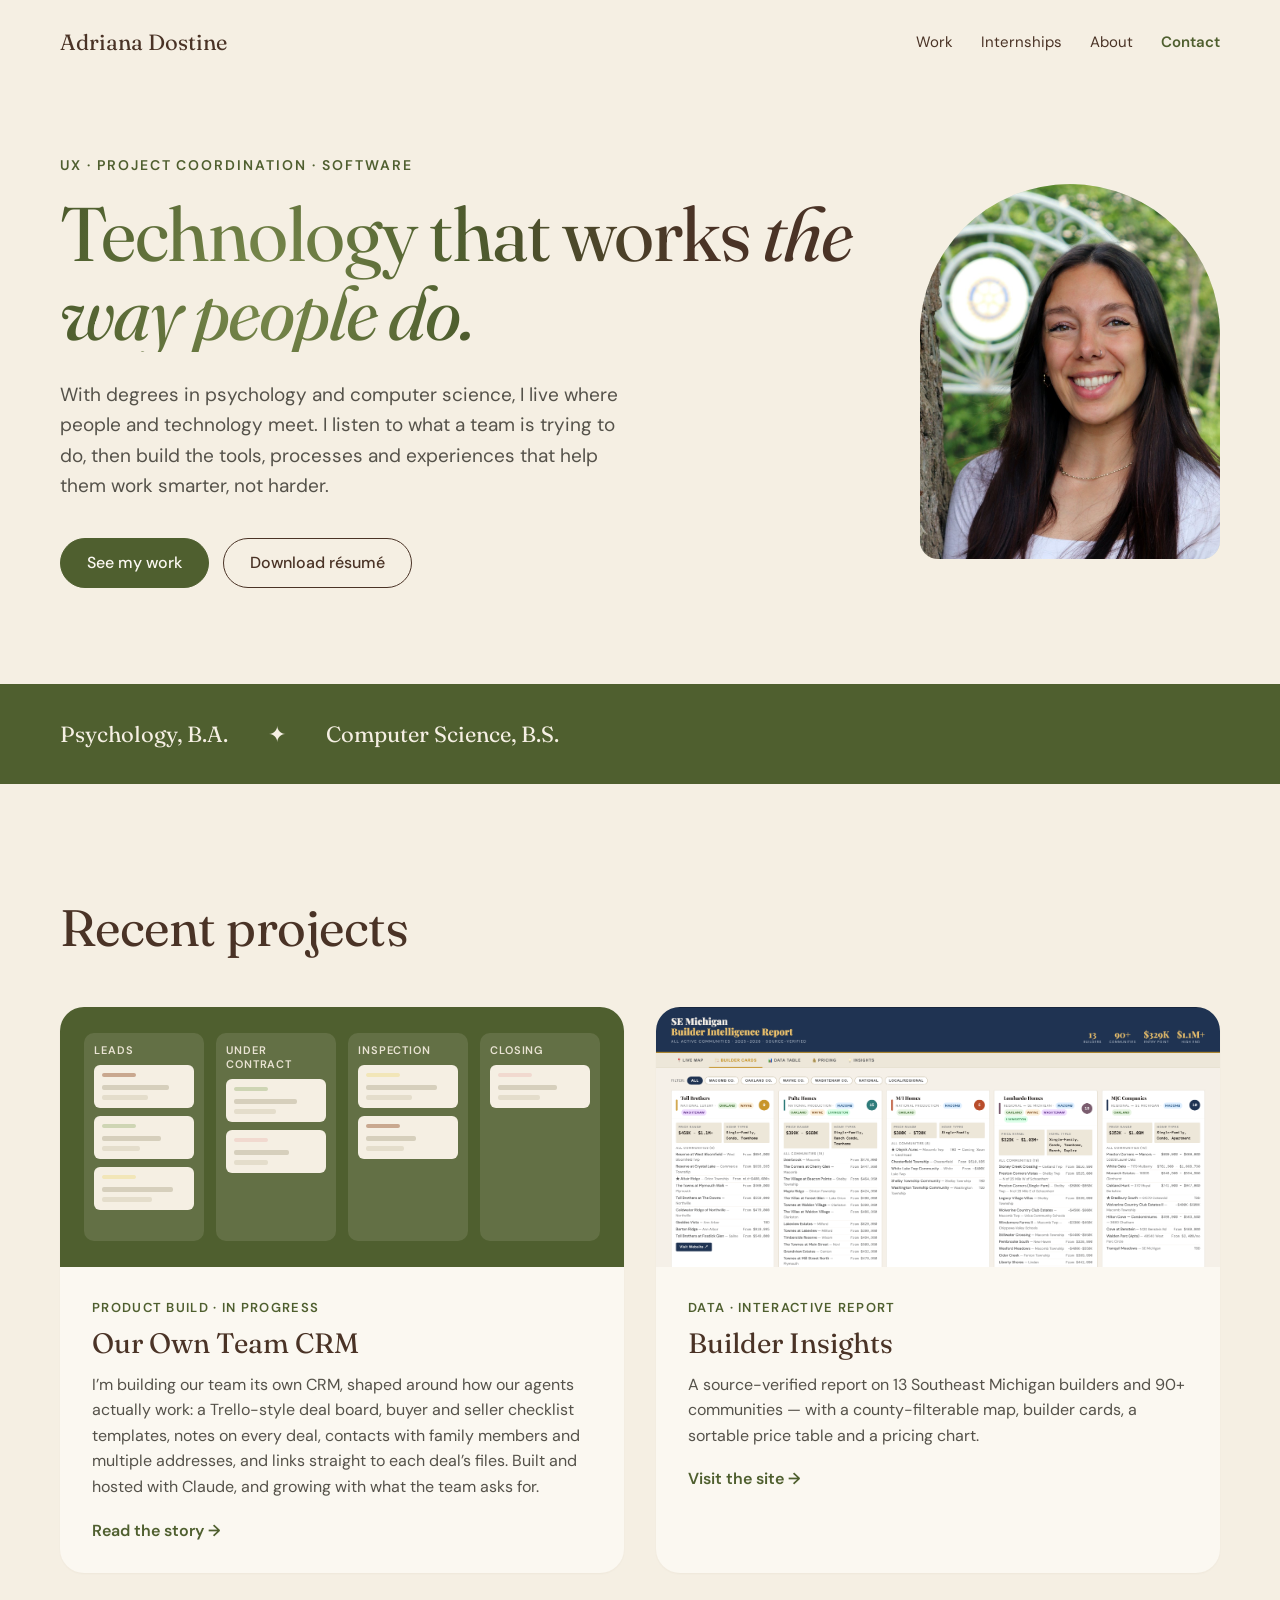
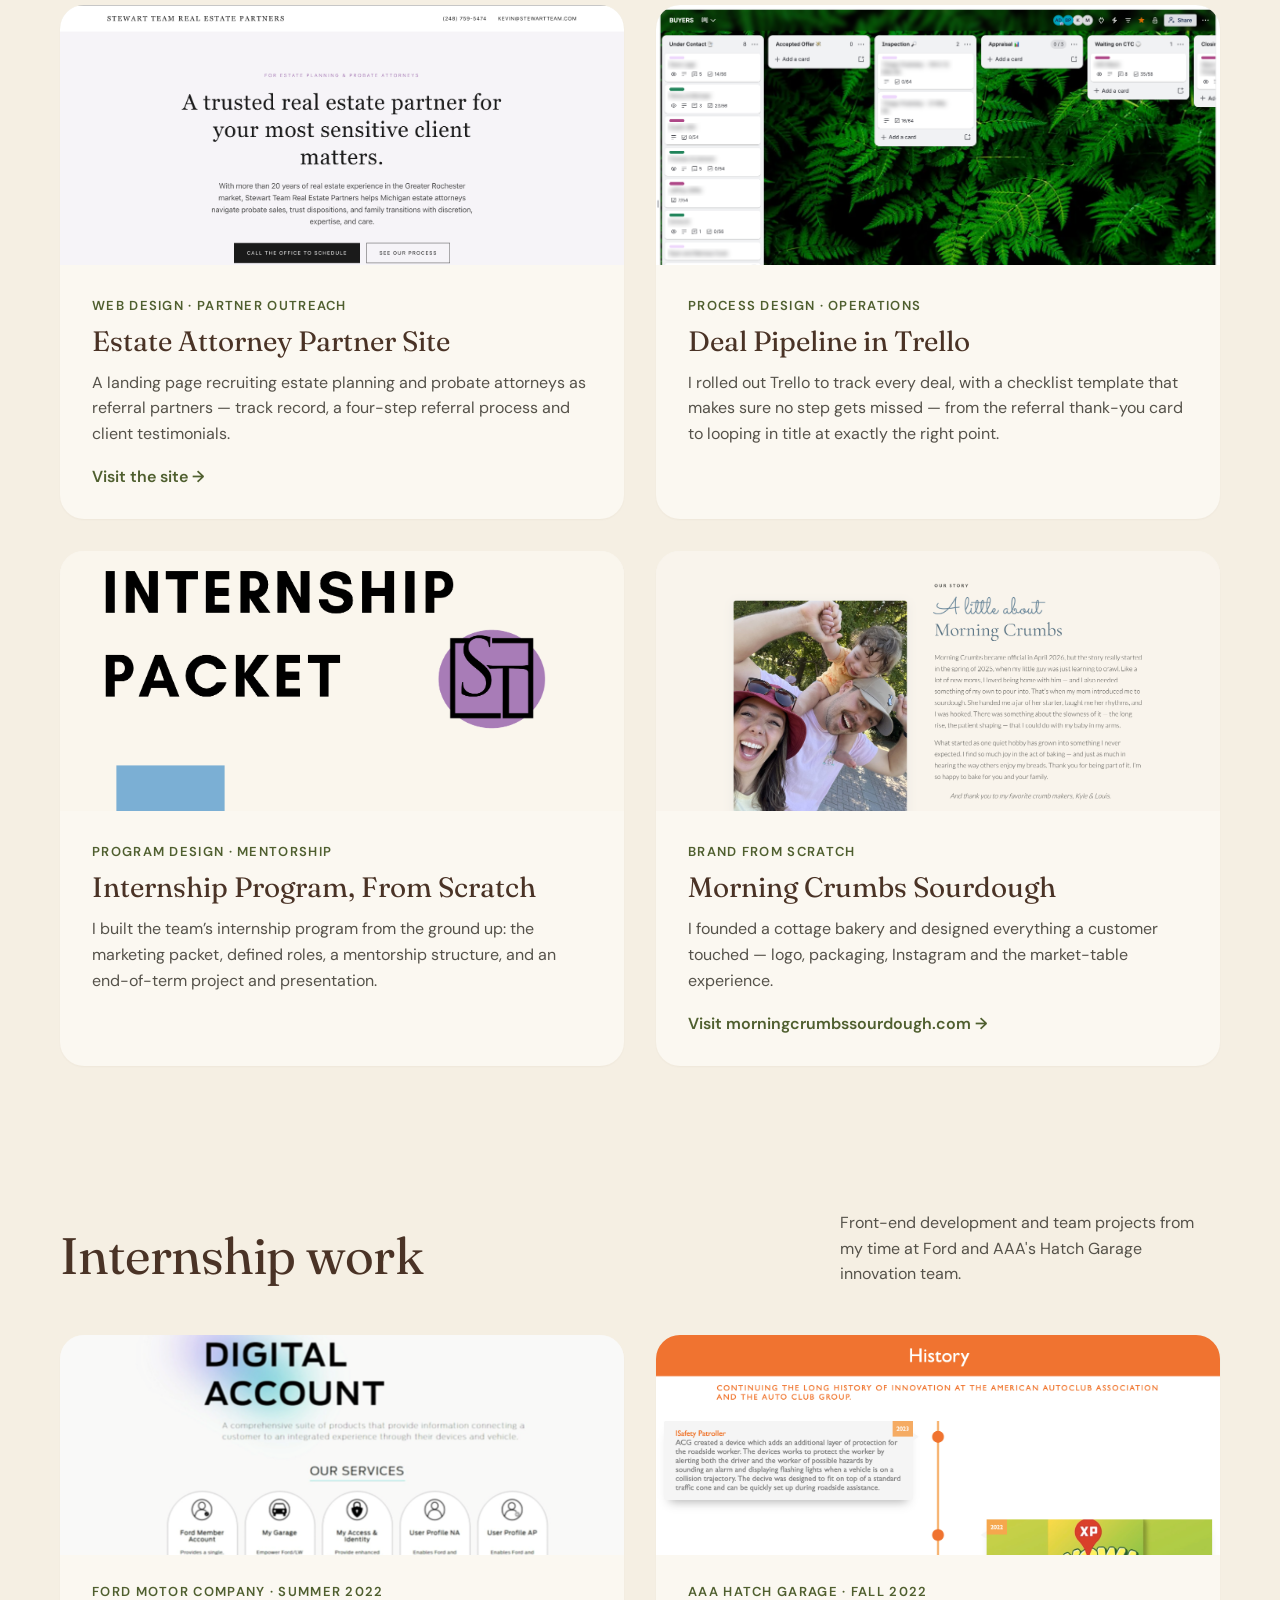
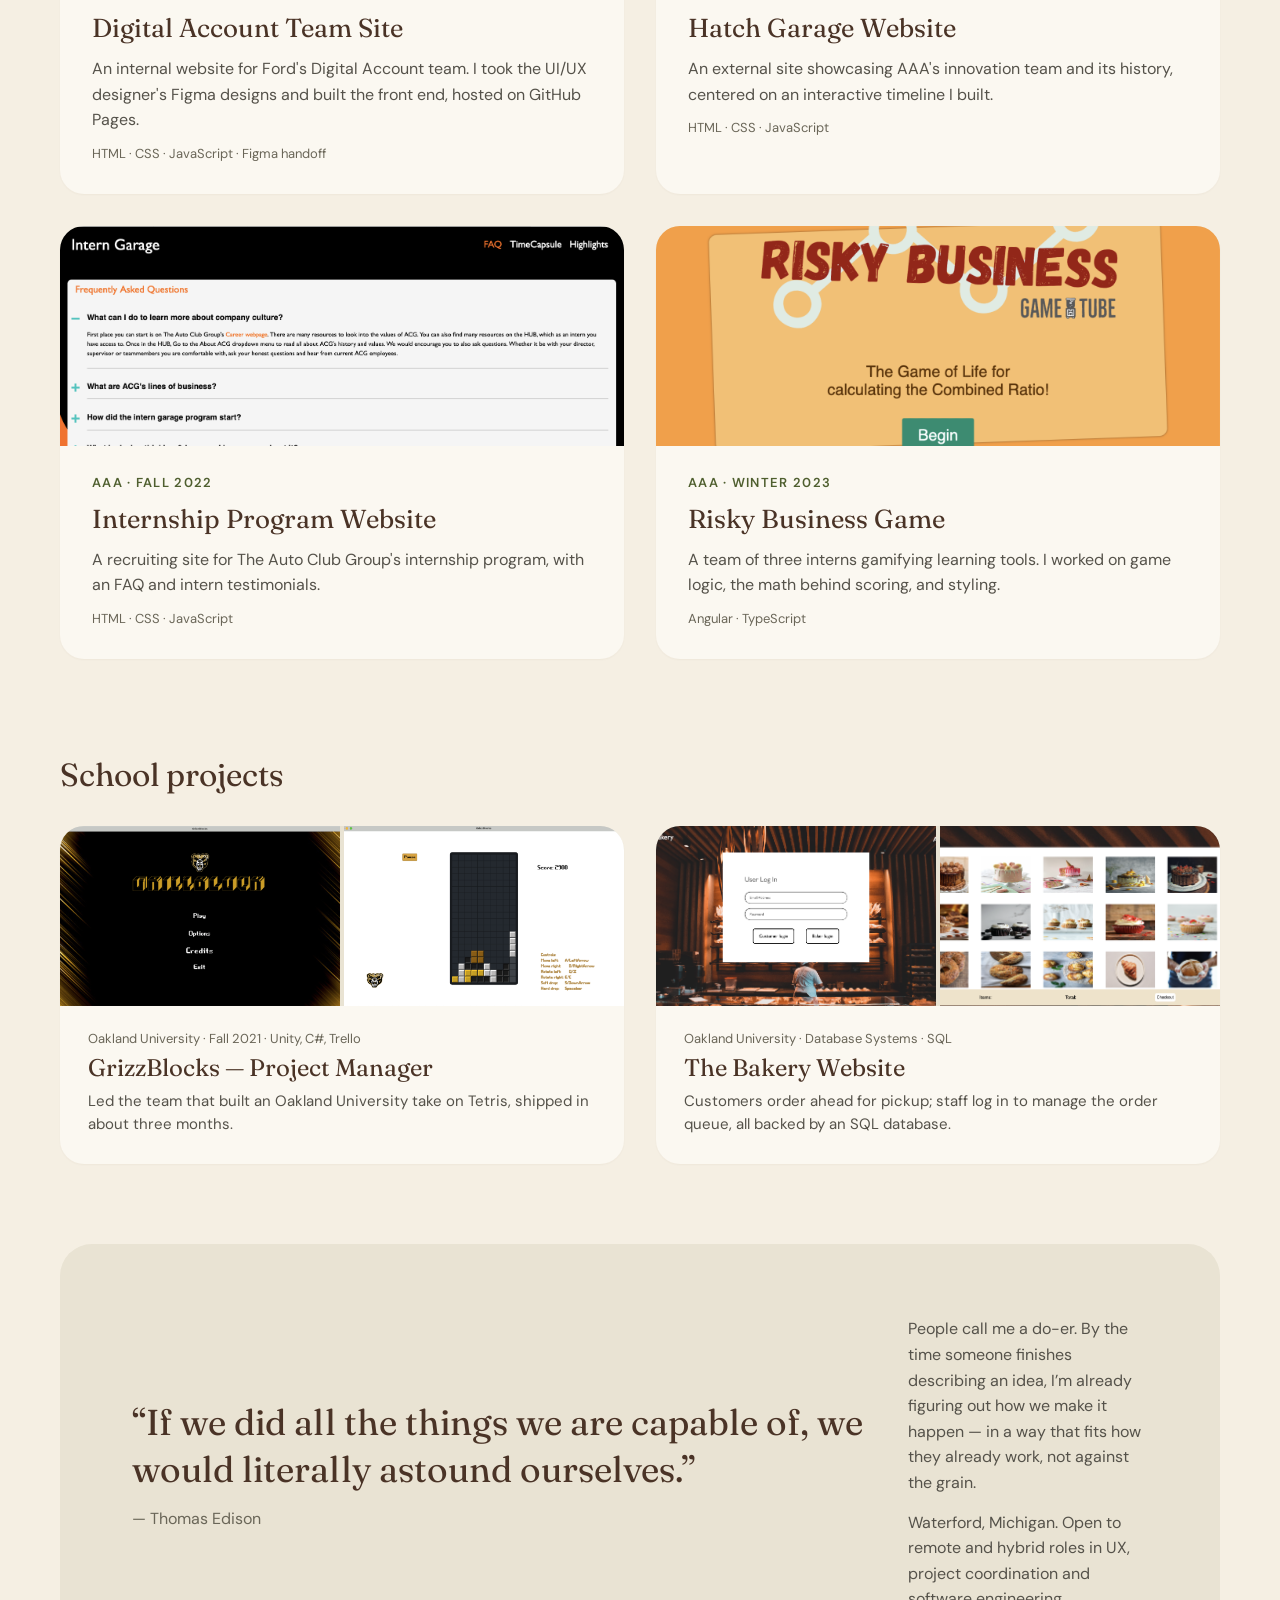
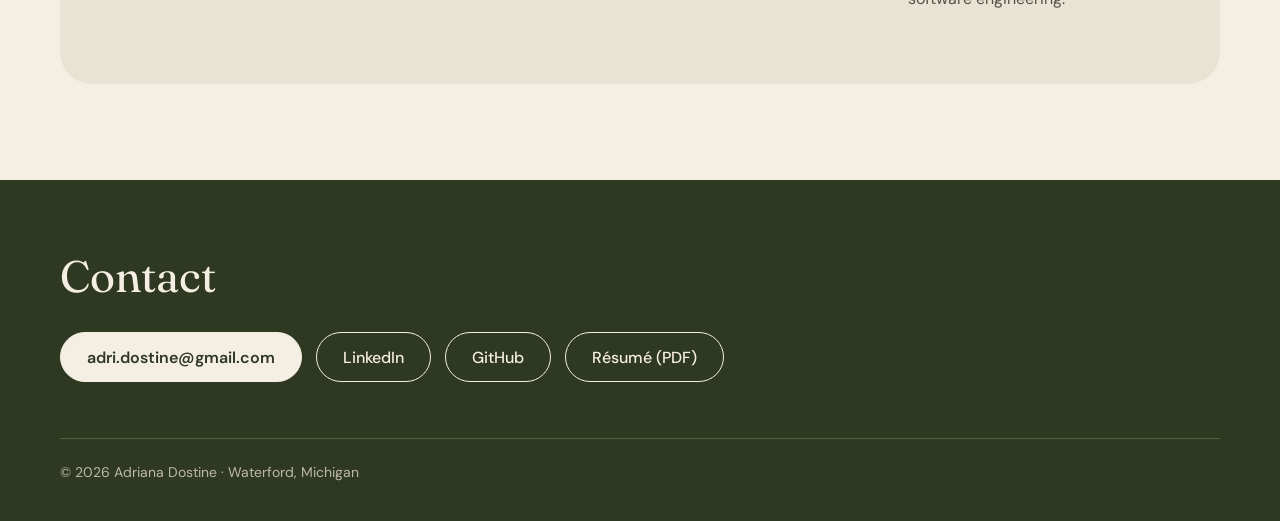
==== commit 6e3d9140: "Update contact email to Gmail Co-Authored-By: Claude Opus 5.5 <noreply@anthropic.com> Claude-Session" ====
--- a/index.html
+++ b/index.html
@@ -250,7 +250,7 @@
 <div style="max-width: 1160px; margin: 0 auto; padding: 72px 24px 40px">
 <h2 class="reveal" style="margin: 0 0 32px; font-family: 'Fraunces', Georgia, serif; font-weight: 400; font-size: clamp(32px, 4vw, 44px); line-height: 1.1">Contact</h2>
 <div style="display: flex; flex-wrap: wrap; gap: 14px">
-<a class="pill btn-cream" href="mailto:adriana.dostine@hotmail.com" style="display: inline-flex; align-items: center; min-height: 48px; padding: 0 26px; border-radius: 999px; background: #F5EFE3; color: #2F3820; text-decoration: none; font-weight: 600">adriana.dostine@hotmail.com</a>
+<a class="pill btn-cream" href="mailto:adri.dostine@gmail.com" style="display: inline-flex; align-items: center; min-height: 48px; padding: 0 26px; border-radius: 999px; background: #F5EFE3; color: #2F3820; text-decoration: none; font-weight: 600">adri.dostine@gmail.com</a>
 <a class="pill btn-cream-outline" href="https://linkedin.com/in/adriana-dostine" target="_blank" rel="noopener" style="display: inline-flex; align-items: center; min-height: 48px; padding: 0 26px; border-radius: 999px; border: 1.5px solid #F5EFE3; color: #F5EFE3; text-decoration: none; font-weight: 500">LinkedIn</a>
 <a class="pill btn-cream-outline" href="https://github.com/adridos" target="_blank" rel="noopener" style="display: inline-flex; align-items: center; min-height: 48px; padding: 0 26px; border-radius: 999px; border: 1.5px solid #F5EFE3; color: #F5EFE3; text-decoration: none; font-weight: 500">GitHub</a>
 <a class="pill btn-cream-outline" href="assets/Adriana_Dostine_Resume.pdf" target="_blank" rel="noopener" style="display: inline-flex; align-items: center; min-height: 48px; padding: 0 26px; border-radius: 999px; border: 1.5px solid #F5EFE3; color: #F5EFE3; text-decoration: none; font-weight: 500">Résumé (PDF)</a>
